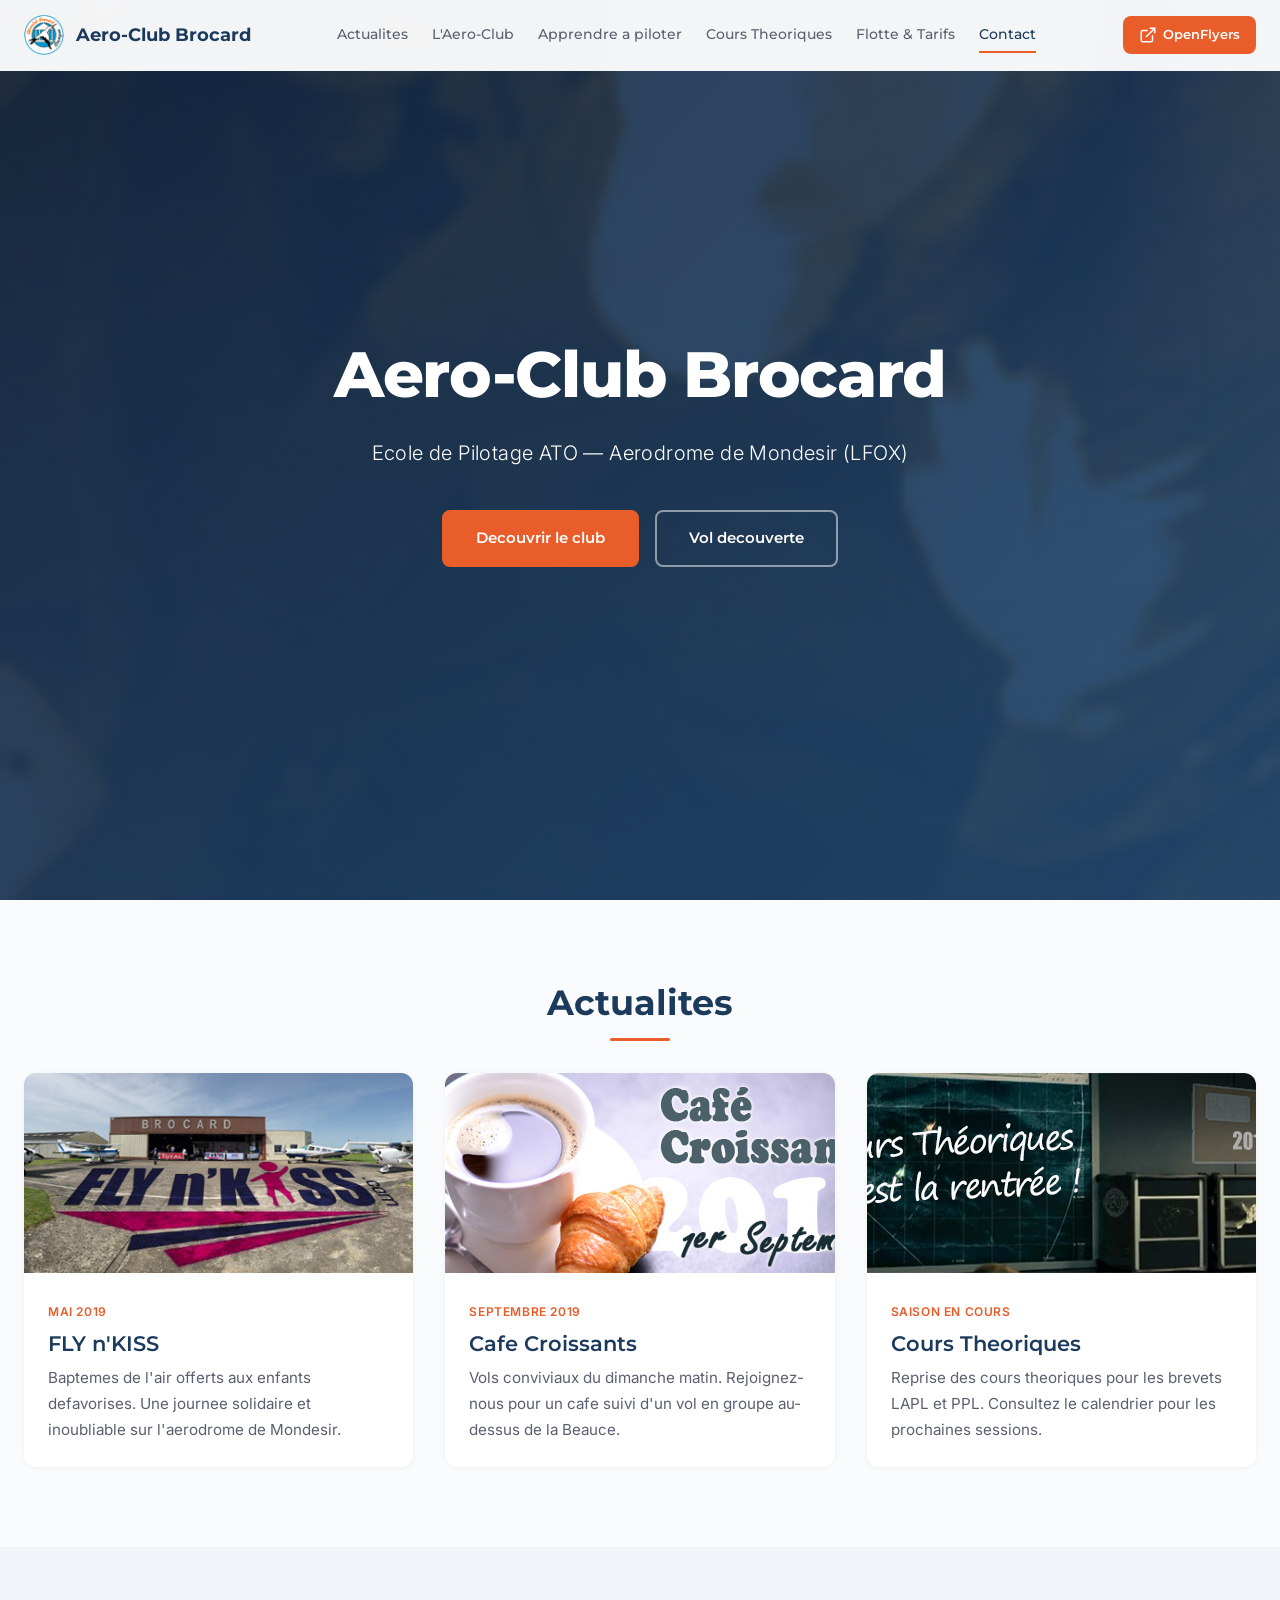
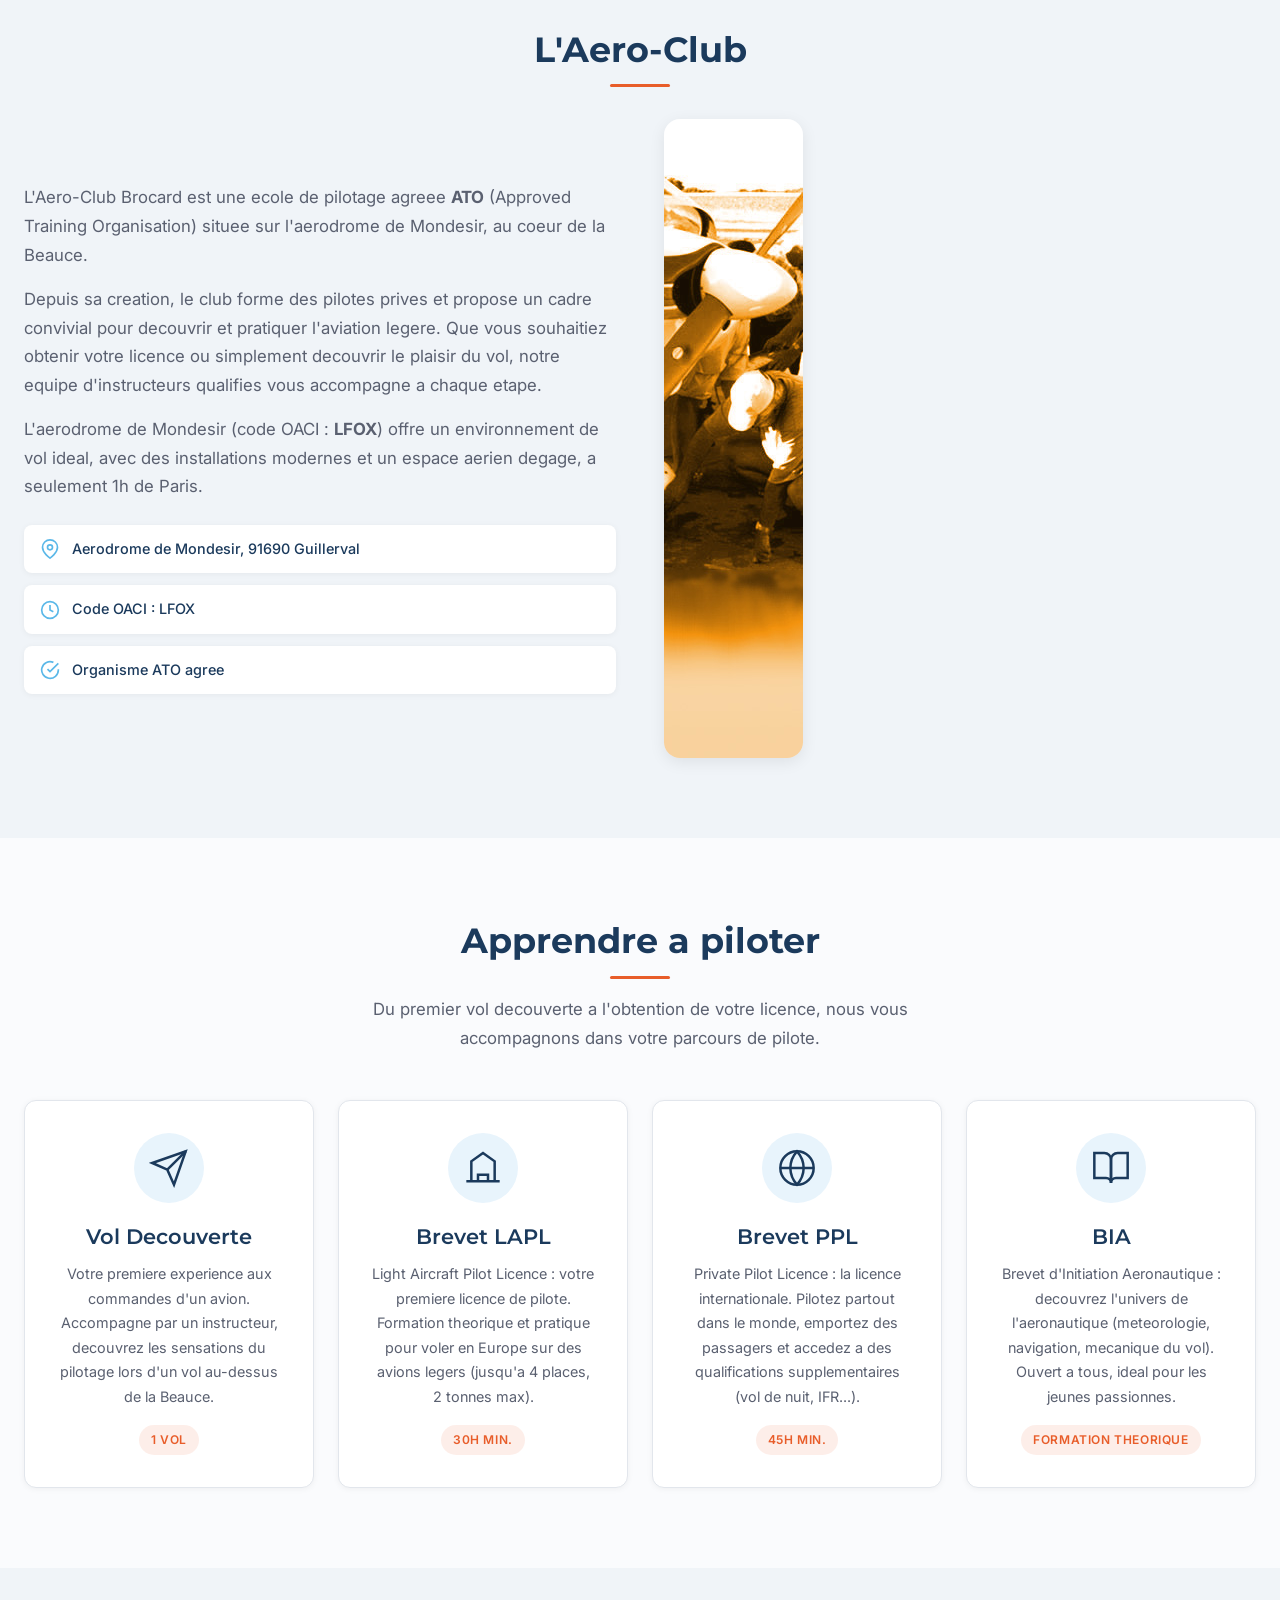
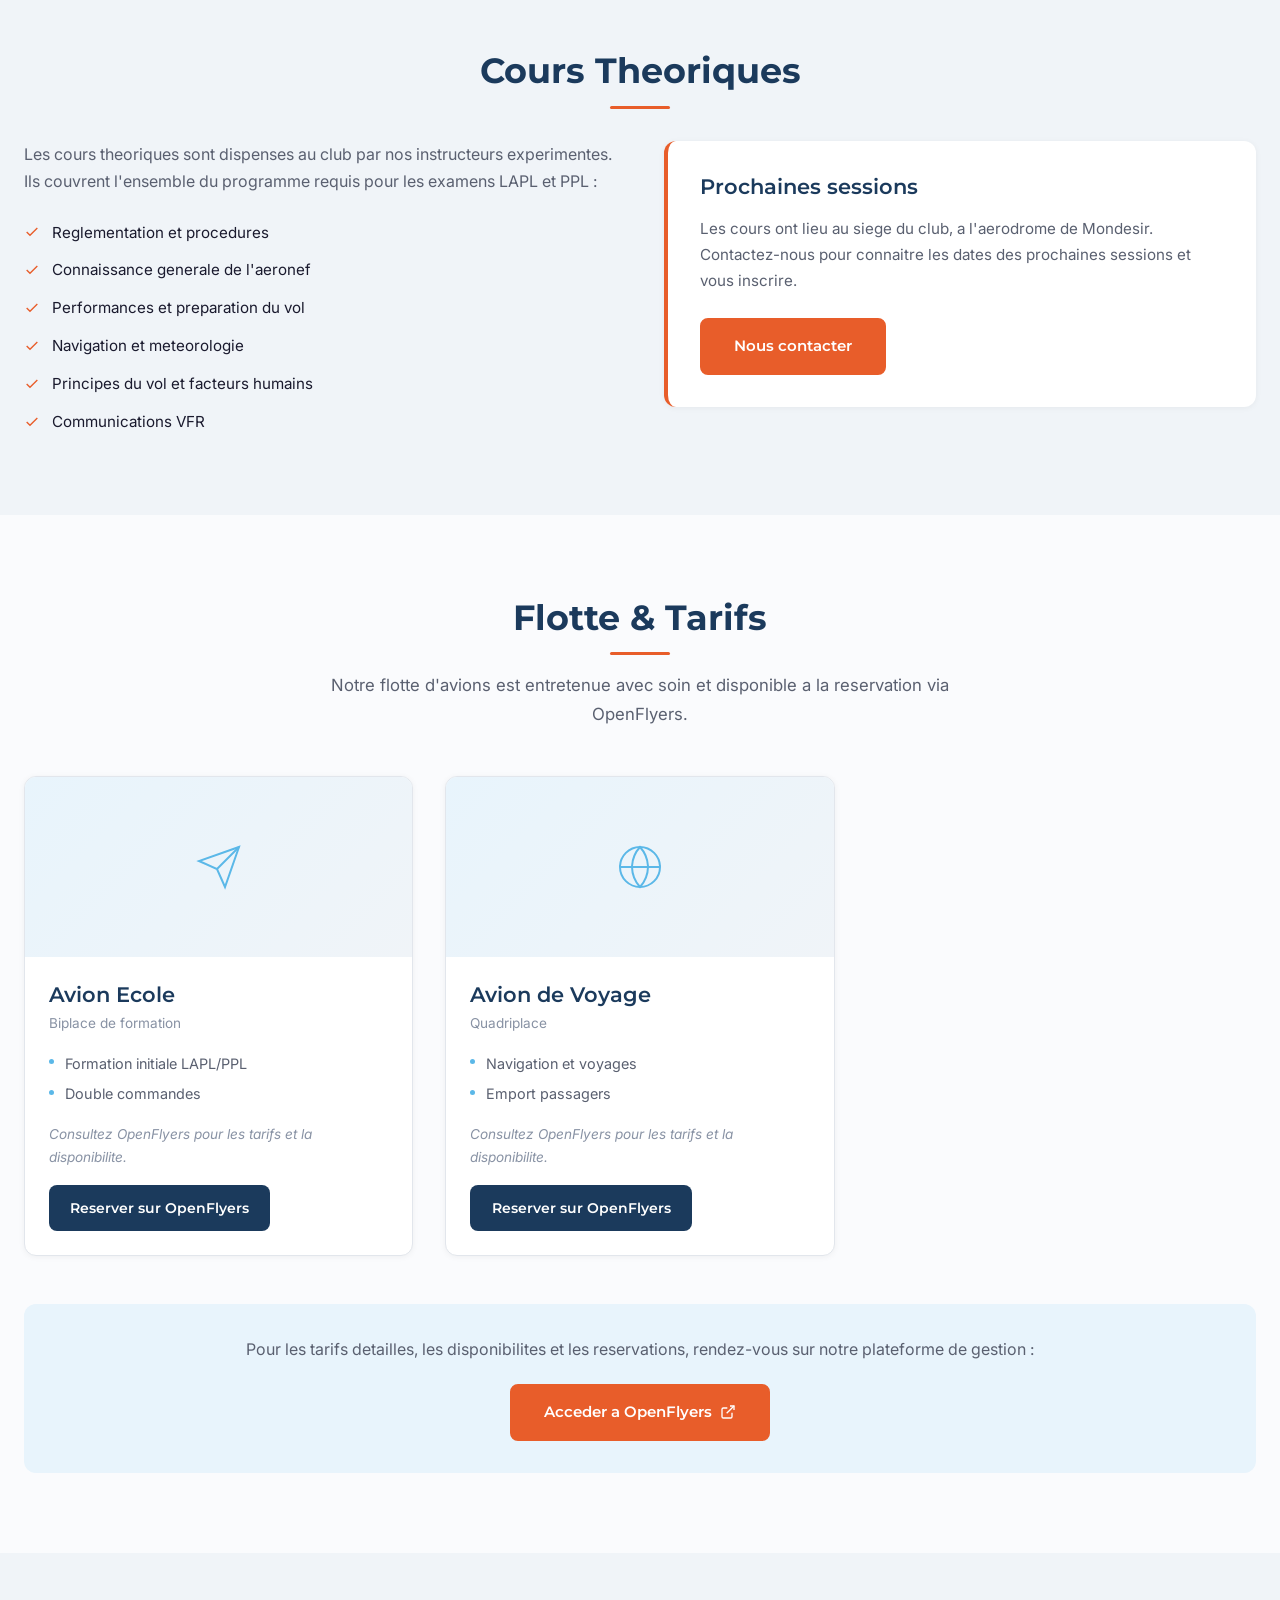
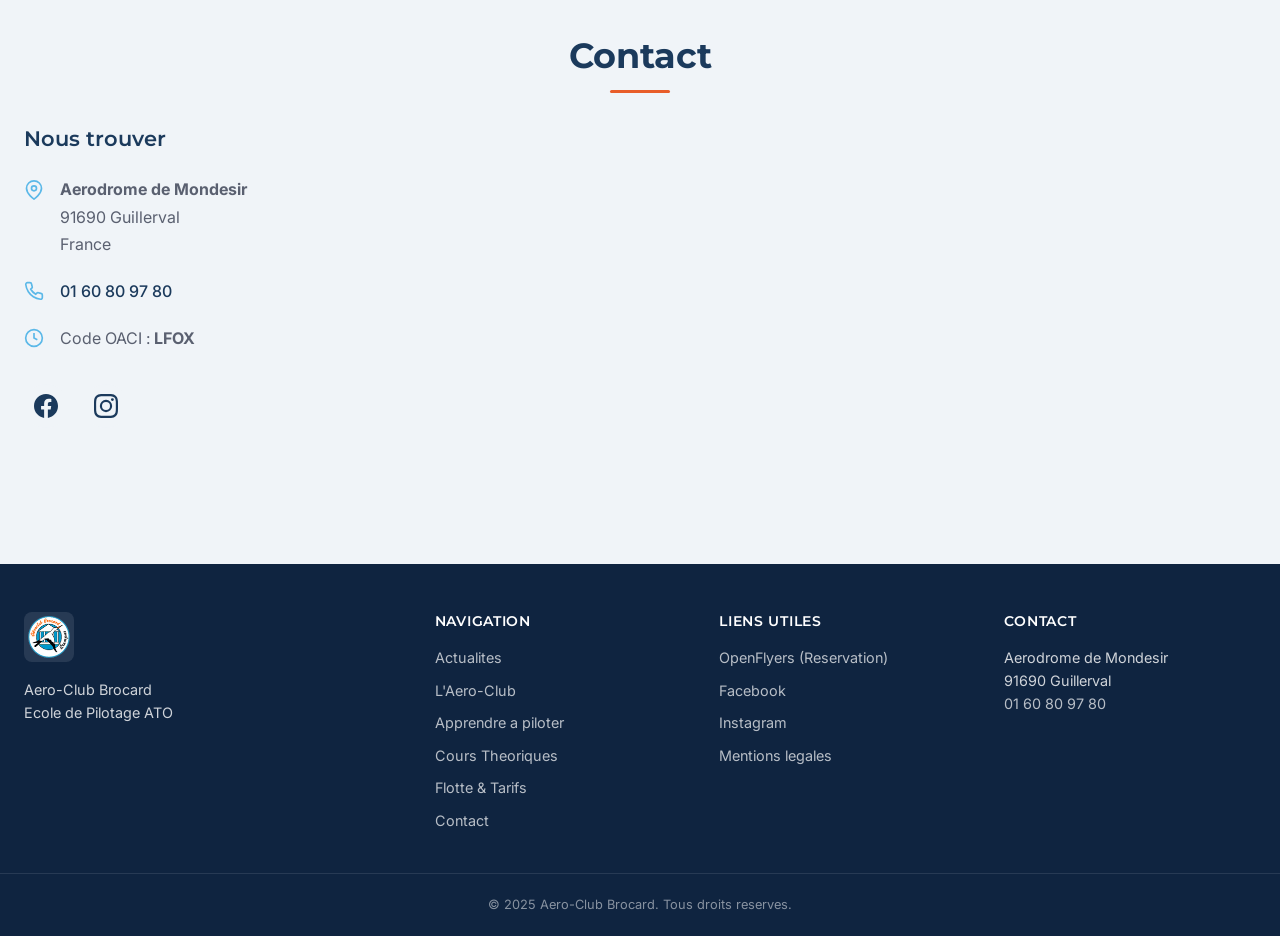
==== index.html @ 37ca5a91 "Initial commit: refonte moderne du site Aero-Club Brocard Site vitrine one-page responsive (HTML/CSS" ====
<!DOCTYPE html>
<html lang="fr">
<head>
    <meta charset="UTF-8">
    <meta name="viewport" content="width=device-width, initial-scale=1.0">
    <meta name="description" content="Aero-Club Brocard - Ecole de pilotage ATO a l'aerodrome de Mondesir (LFOX). Formation LAPL, PPL, BIA et vols decouverte pres de Paris.">
    <meta name="keywords" content="aeroclub brocard, ecole pilotage, LAPL, PPL, BIA, vol decouverte, aerodrome mondesir, LFOX, Guillerval, Essonne, apprendre a piloter">
    <meta name="author" content="Aero-Club Brocard">
    <meta name="robots" content="index, follow">

    <!-- Open Graph -->
    <meta property="og:type" content="website">
    <meta property="og:title" content="Aero-Club Brocard | Ecole de Pilotage ATO">
    <meta property="og:description" content="Ecole de pilotage a l'aerodrome de Mondesir (LFOX). Formation LAPL, PPL, BIA et vols decouverte.">
    <meta property="og:image" content="images/brocard_bg.jpg">
    <meta property="og:locale" content="fr_FR">

    <!-- Twitter Card -->
    <meta name="twitter:card" content="summary_large_image">
    <meta name="twitter:title" content="Aero-Club Brocard | Ecole de Pilotage ATO">
    <meta name="twitter:description" content="Ecole de pilotage a l'aerodrome de Mondesir (LFOX). Formation LAPL, PPL, BIA et vols decouverte.">
    <meta name="twitter:image" content="images/brocard_bg.jpg">

    <title>Aero-Club Brocard | Ecole de Pilotage ATO - Aerodrome de Mondesir</title>
    <link rel="stylesheet" href="css/style.css">
    <link rel="preconnect" href="https://fonts.googleapis.com">
    <link rel="preconnect" href="https://fonts.gstatic.com" crossorigin>
    <link href="https://fonts.googleapis.com/css2?family=Montserrat:wght@400;500;600;700;800&family=Inter:wght@300;400;500;600&display=swap" rel="stylesheet">

    <!-- Schema.org -->
    <script type="application/ld+json">
    {
        "@context": "https://schema.org",
        "@type": "SportsActivityLocation",
        "name": "Aero-Club Brocard",
        "description": "Ecole de pilotage ATO - Formation LAPL, PPL, BIA et vols decouverte",
        "address": {
            "@type": "PostalAddress",
            "streetAddress": "Aerodrome de Mondesir",
            "addressLocality": "Guillerval",
            "postalCode": "91690",
            "addressCountry": "FR"
        },
        "telephone": "+33160809780",
        "url": "https://aeroclub-brocard.fr",
        "sameAs": [
            "https://www.facebook.com/aeroclub.brocard/",
            "https://www.instagram.com/aeroclub.brocard/"
        ]
    }
    </script>
</head>
<body>

    <!-- ===== HEADER / NAV ===== -->
    <header class="header" id="top">
        <div class="container header-inner">
            <a href="#top" class="logo">
                <img src="images/brocard_logo.png" alt="Logo Aero-Club Brocard" class="logo-img">
                <span class="logo-text">Aero-Club Brocard</span>
            </a>

            <nav class="nav-links" aria-label="Navigation principale">
                <a href="#actualites">Actualites</a>
                <a href="#club">L'Aero-Club</a>
                <a href="#piloter">Apprendre a piloter</a>
                <a href="#cours">Cours Theoriques</a>
                <a href="#flotte">Flotte & Tarifs</a>
                <a href="#contact">Contact</a>
            </nav>

            <div class="nav-external">
                <a href="https://openflyers.com/brocard/" target="_blank" rel="noopener noreferrer" class="btn-external" title="Reservation OpenFlyers">
                    <svg width="18" height="18" viewBox="0 0 24 24" fill="none" stroke="currentColor" stroke-width="2" stroke-linecap="round" stroke-linejoin="round"><path d="M15 3h6v6"/><path d="M10 14L21 3"/><path d="M18 13v6a2 2 0 0 1-2 2H5a2 2 0 0 1-2-2V8a2 2 0 0 1 2-2h6"/></svg>
                    OpenFlyers
                </a>
            </div>

            <button class="nav-toggle" aria-label="Ouvrir le menu" aria-expanded="false">
                <span></span>
                <span></span>
                <span></span>
            </button>
        </div>
    </header>

    <!-- ===== HERO ===== -->
    <section class="hero" id="hero">
        <div class="hero-overlay"></div>
        <div class="container hero-content">
            <h1 class="fade-in">Aero-Club Brocard</h1>
            <p class="hero-subtitle fade-in">Ecole de Pilotage ATO &mdash; Aerodrome de Mondesir (LFOX)</p>
            <div class="hero-ctas fade-in">
                <a href="#club" class="btn btn-primary">Decouvrir le club</a>
                <a href="#piloter" class="btn btn-outline">Vol decouverte</a>
            </div>
        </div>
    </section>

    <!-- ===== ACTUALITES ===== -->
    <section class="section" id="actualites">
        <div class="container">
            <h2 class="section-title fade-in">Actualites</h2>
            <div class="cards-grid fade-in">
                <article class="card">
                    <img src="images/brocard_flynkiss.jpg" alt="Evenement FLY n'KISS 2019" class="card-img">
                    <div class="card-body">
                        <span class="card-date">Mai 2019</span>
                        <h3 class="card-title">FLY n'KISS</h3>
                        <p>Baptemes de l'air offerts aux enfants defavorises. Une journee solidaire et inoubliable sur l'aerodrome de Mondesir.</p>
                    </div>
                </article>

                <article class="card">
                    <img src="images/brocard_cafe.jpg" alt="Cafe Croissants 2019" class="card-img">
                    <div class="card-body">
                        <span class="card-date">Septembre 2019</span>
                        <h3 class="card-title">Cafe Croissants</h3>
                        <p>Vols conviviaux du dimanche matin. Rejoignez-nous pour un cafe suivi d'un vol en groupe au-dessus de la Beauce.</p>
                    </div>
                </article>

                <article class="card">
                    <img src="images/brocard_cours.jpg" alt="Cours theoriques" class="card-img">
                    <div class="card-body">
                        <span class="card-date">Saison en cours</span>
                        <h3 class="card-title">Cours Theoriques</h3>
                        <p>Reprise des cours theoriques pour les brevets LAPL et PPL. Consultez le calendrier pour les prochaines sessions.</p>
                    </div>
                </article>
            </div>
        </div>
    </section>

    <!-- ===== L'AERO-CLUB ===== -->
    <section class="section section-alt" id="club">
        <div class="container">
            <h2 class="section-title fade-in">L'Aero-Club</h2>
            <div class="about-grid fade-in">
                <div class="about-text">
                    <p>L'Aero-Club Brocard est une ecole de pilotage agreee <strong>ATO</strong> (Approved Training Organisation) situee sur l'aerodrome de Mondesir, au coeur de la Beauce.</p>
                    <p>Depuis sa creation, le club forme des pilotes prives et propose un cadre convivial pour decouvrir et pratiquer l'aviation legere. Que vous souhaitiez obtenir votre licence ou simplement decouvrir le plaisir du vol, notre equipe d'instructeurs qualifies vous accompagne a chaque etape.</p>
                    <p>L'aerodrome de Mondesir (code OACI : <strong>LFOX</strong>) offre un environnement de vol ideal, avec des installations modernes et un espace aerien degage, a seulement 1h de Paris.</p>
                    <div class="about-badges">
                        <div class="badge">
                            <svg width="20" height="20" viewBox="0 0 24 24" fill="none" stroke="currentColor" stroke-width="2"><path d="M21 10c0 7-9 13-9 13s-9-6-9-13a9 9 0 0 1 18 0z"/><circle cx="12" cy="10" r="3"/></svg>
                            Aerodrome de Mondesir, 91690 Guillerval
                        </div>
                        <div class="badge">
                            <svg width="20" height="20" viewBox="0 0 24 24" fill="none" stroke="currentColor" stroke-width="2"><circle cx="12" cy="12" r="10"/><path d="M12 6v6l4 2"/></svg>
                            Code OACI : LFOX
                        </div>
                        <div class="badge">
                            <svg width="20" height="20" viewBox="0 0 24 24" fill="none" stroke="currentColor" stroke-width="2"><path d="M22 11.08V12a10 10 0 1 1-5.93-9.14"/><polyline points="22 4 12 14.01 9 11.01"/></svg>
                            Organisme ATO agree
                        </div>
                    </div>
                </div>
                <div class="about-image">
                    <img src="images/brocard_bg.jpg" alt="Aerodrome de Mondesir" class="rounded-img">
                </div>
            </div>
        </div>
    </section>

    <!-- ===== APPRENDRE A PILOTER ===== -->
    <section class="section" id="piloter">
        <div class="container">
            <h2 class="section-title fade-in">Apprendre a piloter</h2>
            <p class="section-intro fade-in">Du premier vol decouverte a l'obtention de votre licence, nous vous accompagnons dans votre parcours de pilote.</p>

            <div class="training-grid fade-in">
                <div class="training-card">
                    <div class="training-icon">
                        <svg width="40" height="40" viewBox="0 0 24 24" fill="none" stroke="currentColor" stroke-width="1.5"><path d="M22 2L11 13"/><path d="M22 2l-7 20-4-9-9-4 20-7z"/></svg>
                    </div>
                    <h3>Vol Decouverte</h3>
                    <p>Votre premiere experience aux commandes d'un avion. Accompagne par un instructeur, decouvrez les sensations du pilotage lors d'un vol au-dessus de la Beauce.</p>
                    <span class="training-tag">1 vol</span>
                </div>

                <div class="training-card">
                    <div class="training-icon">
                        <svg width="40" height="40" viewBox="0 0 24 24" fill="none" stroke="currentColor" stroke-width="1.5"><path d="M2 20h20"/><path d="M5 20V8l7-5 7 5v12"/><path d="M9 20v-4h6v4"/></svg>
                    </div>
                    <h3>Brevet LAPL</h3>
                    <p>Light Aircraft Pilot Licence : votre premiere licence de pilote. Formation theorique et pratique pour voler en Europe sur des avions legers (jusqu'a 4 places, 2 tonnes max).</p>
                    <span class="training-tag">30h min.</span>
                </div>

                <div class="training-card">
                    <div class="training-icon">
                        <svg width="40" height="40" viewBox="0 0 24 24" fill="none" stroke="currentColor" stroke-width="1.5"><circle cx="12" cy="12" r="10"/><path d="M2 12h20"/><path d="M12 2a15.3 15.3 0 0 1 4 10 15.3 15.3 0 0 1-4 10 15.3 15.3 0 0 1-4-10 15.3 15.3 0 0 1 4-10z"/></svg>
                    </div>
                    <h3>Brevet PPL</h3>
                    <p>Private Pilot Licence : la licence internationale. Pilotez partout dans le monde, emportez des passagers et accedez a des qualifications supplementaires (vol de nuit, IFR...).</p>
                    <span class="training-tag">45h min.</span>
                </div>

                <div class="training-card">
                    <div class="training-icon">
                        <svg width="40" height="40" viewBox="0 0 24 24" fill="none" stroke="currentColor" stroke-width="1.5"><path d="M2 3h6a4 4 0 0 1 4 4v14a3 3 0 0 0-3-3H2z"/><path d="M22 3h-6a4 4 0 0 0-4 4v14a3 3 0 0 1 3-3h7z"/></svg>
                    </div>
                    <h3>BIA</h3>
                    <p>Brevet d'Initiation Aeronautique : decouvrez l'univers de l'aeronautique (meteorologie, navigation, mecanique du vol). Ouvert a tous, ideal pour les jeunes passionnes.</p>
                    <span class="training-tag">Formation theorique</span>
                </div>
            </div>
        </div>
    </section>

    <!-- ===== COURS THEORIQUES ===== -->
    <section class="section section-alt" id="cours">
        <div class="container">
            <h2 class="section-title fade-in">Cours Theoriques</h2>
            <div class="theory-content fade-in">
                <div class="theory-text">
                    <p>Les cours theoriques sont dispenses au club par nos instructeurs experimentes. Ils couvrent l'ensemble du programme requis pour les examens LAPL et PPL :</p>
                    <ul class="theory-list">
                        <li>
                            <svg width="16" height="16" viewBox="0 0 24 24" fill="none" stroke="var(--color-accent)" stroke-width="2"><polyline points="20 6 9 17 4 12"/></svg>
                            Reglementation et procedures
                        </li>
                        <li>
                            <svg width="16" height="16" viewBox="0 0 24 24" fill="none" stroke="var(--color-accent)" stroke-width="2"><polyline points="20 6 9 17 4 12"/></svg>
                            Connaissance generale de l'aeronef
                        </li>
                        <li>
                            <svg width="16" height="16" viewBox="0 0 24 24" fill="none" stroke="var(--color-accent)" stroke-width="2"><polyline points="20 6 9 17 4 12"/></svg>
                            Performances et preparation du vol
                        </li>
                        <li>
                            <svg width="16" height="16" viewBox="0 0 24 24" fill="none" stroke="var(--color-accent)" stroke-width="2"><polyline points="20 6 9 17 4 12"/></svg>
                            Navigation et meteorologie
                        </li>
                        <li>
                            <svg width="16" height="16" viewBox="0 0 24 24" fill="none" stroke="var(--color-accent)" stroke-width="2"><polyline points="20 6 9 17 4 12"/></svg>
                            Principes du vol et facteurs humains
                        </li>
                        <li>
                            <svg width="16" height="16" viewBox="0 0 24 24" fill="none" stroke="var(--color-accent)" stroke-width="2"><polyline points="20 6 9 17 4 12"/></svg>
                            Communications VFR
                        </li>
                    </ul>
                </div>
                <div class="theory-schedule">
                    <div class="schedule-card">
                        <h3>Prochaines sessions</h3>
                        <p>Les cours ont lieu au siege du club, a l'aerodrome de Mondesir. Contactez-nous pour connaitre les dates des prochaines sessions et vous inscrire.</p>
                        <a href="#contact" class="btn btn-primary">Nous contacter</a>
                    </div>
                </div>
            </div>
        </div>
    </section>

    <!-- ===== FLOTTE & TARIFS ===== -->
    <section class="section" id="flotte">
        <div class="container">
            <h2 class="section-title fade-in">Flotte & Tarifs</h2>
            <p class="section-intro fade-in">Notre flotte d'avions est entretenue avec soin et disponible a la reservation via OpenFlyers.</p>

            <div class="fleet-grid fade-in">
                <div class="fleet-card">
                    <div class="fleet-img-placeholder">
                        <svg width="48" height="48" viewBox="0 0 24 24" fill="none" stroke="currentColor" stroke-width="1"><path d="M22 2L11 13"/><path d="M22 2l-7 20-4-9-9-4 20-7z"/></svg>
                    </div>
                    <div class="fleet-info">
                        <h3>Avion Ecole</h3>
                        <p class="fleet-type">Biplace de formation</p>
                        <ul class="fleet-specs">
                            <li>Formation initiale LAPL/PPL</li>
                            <li>Double commandes</li>
                        </ul>
                        <p class="fleet-note">Consultez OpenFlyers pour les tarifs et la disponibilite.</p>
                        <a href="https://openflyers.com/brocard/" target="_blank" rel="noopener noreferrer" class="btn btn-small">Reserver sur OpenFlyers</a>
                    </div>
                </div>

                <div class="fleet-card">
                    <div class="fleet-img-placeholder">
                        <svg width="48" height="48" viewBox="0 0 24 24" fill="none" stroke="currentColor" stroke-width="1"><circle cx="12" cy="12" r="10"/><path d="M2 12h20"/><path d="M12 2a15.3 15.3 0 0 1 4 10 15.3 15.3 0 0 1-4 10 15.3 15.3 0 0 1-4-10 15.3 15.3 0 0 1 4-10z"/></svg>
                    </div>
                    <div class="fleet-info">
                        <h3>Avion de Voyage</h3>
                        <p class="fleet-type">Quadriplace</p>
                        <ul class="fleet-specs">
                            <li>Navigation et voyages</li>
                            <li>Emport passagers</li>
                        </ul>
                        <p class="fleet-note">Consultez OpenFlyers pour les tarifs et la disponibilite.</p>
                        <a href="https://openflyers.com/brocard/" target="_blank" rel="noopener noreferrer" class="btn btn-small">Reserver sur OpenFlyers</a>
                    </div>
                </div>
            </div>

            <div class="fleet-cta fade-in">
                <p>Pour les tarifs detailles, les disponibilites et les reservations, rendez-vous sur notre plateforme de gestion :</p>
                <a href="https://openflyers.com/brocard/" target="_blank" rel="noopener noreferrer" class="btn btn-primary">
                    Acceder a OpenFlyers
                    <svg width="16" height="16" viewBox="0 0 24 24" fill="none" stroke="currentColor" stroke-width="2"><path d="M15 3h6v6"/><path d="M10 14L21 3"/><path d="M18 13v6a2 2 0 0 1-2 2H5a2 2 0 0 1-2-2V8a2 2 0 0 1 2-2h6"/></svg>
                </a>
            </div>
        </div>
    </section>

    <!-- ===== CONTACT ===== -->
    <section class="section section-alt" id="contact">
        <div class="container">
            <h2 class="section-title fade-in">Contact</h2>
            <div class="contact-grid fade-in">
                <div class="contact-info">
                    <h3>Nous trouver</h3>
                    <div class="contact-item">
                        <svg width="20" height="20" viewBox="0 0 24 24" fill="none" stroke="currentColor" stroke-width="2"><path d="M21 10c0 7-9 13-9 13s-9-6-9-13a9 9 0 0 1 18 0z"/><circle cx="12" cy="10" r="3"/></svg>
                        <div>
                            <strong>Aerodrome de Mondesir</strong><br>
                            91690 Guillerval<br>
                            France
                        </div>
                    </div>
                    <div class="contact-item">
                        <svg width="20" height="20" viewBox="0 0 24 24" fill="none" stroke="currentColor" stroke-width="2"><path d="M22 16.92v3a2 2 0 0 1-2.18 2 19.79 19.79 0 0 1-8.63-3.07 19.5 19.5 0 0 1-6-6 19.79 19.79 0 0 1-3.07-8.67A2 2 0 0 1 4.11 2h3a2 2 0 0 1 2 1.72c.127.96.361 1.903.7 2.81a2 2 0 0 1-.45 2.11L8.09 9.91a16 16 0 0 0 6 6l1.27-1.27a2 2 0 0 1 2.11-.45c.907.339 1.85.573 2.81.7A2 2 0 0 1 22 16.92z"/></svg>
                        <div>
                            <a href="tel:+33160809780">01 60 80 97 80</a>
                        </div>
                    </div>
                    <div class="contact-item">
                        <svg width="20" height="20" viewBox="0 0 24 24" fill="none" stroke="currentColor" stroke-width="2"><circle cx="12" cy="12" r="10"/><path d="M12 6v6l4 2"/></svg>
                        <div>
                            Code OACI : <strong>LFOX</strong>
                        </div>
                    </div>

                    <div class="contact-socials">
                        <a href="https://www.facebook.com/aeroclub.brocard/" target="_blank" rel="noopener noreferrer" aria-label="Facebook" title="Facebook">
                            <svg width="24" height="24" viewBox="0 0 24 24" fill="currentColor"><path d="M24 12.073c0-6.627-5.373-12-12-12s-12 5.373-12 12c0 5.99 4.388 10.954 10.125 11.854v-8.385H7.078v-3.47h3.047V9.43c0-3.007 1.792-4.669 4.533-4.669 1.312 0 2.686.235 2.686.235v2.953H15.83c-1.491 0-1.956.925-1.956 1.874v2.25h3.328l-.532 3.47h-2.796v8.385C19.612 23.027 24 18.062 24 12.073z"/></svg>
                        </a>
                        <a href="https://www.instagram.com/aeroclub.brocard/" target="_blank" rel="noopener noreferrer" aria-label="Instagram" title="Instagram">
                            <svg width="24" height="24" viewBox="0 0 24 24" fill="currentColor"><path d="M12 2.163c3.204 0 3.584.012 4.85.07 3.252.148 4.771 1.691 4.919 4.919.058 1.265.069 1.645.069 4.849 0 3.205-.012 3.584-.069 4.849-.149 3.225-1.664 4.771-4.919 4.919-1.266.058-1.644.07-4.85.07-3.204 0-3.584-.012-4.849-.07-3.26-.149-4.771-1.699-4.919-4.92-.058-1.265-.07-1.644-.07-4.849 0-3.204.013-3.583.07-4.849.149-3.227 1.664-4.771 4.919-4.919 1.266-.057 1.645-.069 4.849-.069zM12 0C8.741 0 8.333.014 7.053.072 2.695.272.273 2.69.073 7.052.014 8.333 0 8.741 0 12c0 3.259.014 3.668.072 4.948.2 4.358 2.618 6.78 6.98 6.98C8.333 23.986 8.741 24 12 24c3.259 0 3.668-.014 4.948-.072 4.354-.2 6.782-2.618 6.979-6.98.059-1.28.073-1.689.073-4.948 0-3.259-.014-3.667-.072-4.947-.196-4.354-2.617-6.78-6.979-6.98C15.668.014 15.259 0 12 0zm0 5.838a6.162 6.162 0 100 12.324 6.162 6.162 0 000-12.324zM12 16a4 4 0 110-8 4 4 0 010 8zm6.406-11.845a1.44 1.44 0 100 2.881 1.44 1.44 0 000-2.881z"/></svg>
                        </a>
                    </div>
                </div>
                <div class="contact-map">
                    <iframe
                        src="https://www.google.com/maps/embed?pb=!1m18!1m12!1m3!1d2641.5!2d2.0833!3d48.3667!2m3!1f0!2f0!3f0!3m2!1i1024!2i768!4f13.1!3m3!1m2!1s0x47e5d3e8f0000001%3A0x0!2sA%C3%A9rodrome+de+Mond%C3%A9sir!5e0!3m2!1sfr!2sfr!4v1"
                        width="100%"
                        height="350"
                        style="border:0; border-radius: 12px;"
                        allowfullscreen=""
                        loading="lazy"
                        referrerpolicy="no-referrer-when-downgrade"
                        title="Localisation Aerodrome de Mondesir">
                    </iframe>
                </div>
            </div>
        </div>
    </section>

    <!-- ===== FOOTER ===== -->
    <footer class="footer">
        <div class="container footer-inner">
            <div class="footer-col">
                <img src="images/brocard_logo.png" alt="Logo Aero-Club Brocard" class="footer-logo">
                <p>Aero-Club Brocard<br>Ecole de Pilotage ATO</p>
            </div>
            <div class="footer-col">
                <h4>Navigation</h4>
                <a href="#actualites">Actualites</a>
                <a href="#club">L'Aero-Club</a>
                <a href="#piloter">Apprendre a piloter</a>
                <a href="#cours">Cours Theoriques</a>
                <a href="#flotte">Flotte & Tarifs</a>
                <a href="#contact">Contact</a>
            </div>
            <div class="footer-col">
                <h4>Liens utiles</h4>
                <a href="https://openflyers.com/brocard/" target="_blank" rel="noopener noreferrer">OpenFlyers (Reservation)</a>
                <a href="https://www.facebook.com/aeroclub.brocard/" target="_blank" rel="noopener noreferrer">Facebook</a>
                <a href="https://www.instagram.com/aeroclub.brocard/" target="_blank" rel="noopener noreferrer">Instagram</a>
                <a href="mentions-legales/">Mentions legales</a>
            </div>
            <div class="footer-col">
                <h4>Contact</h4>
                <p>Aerodrome de Mondesir<br>91690 Guillerval</p>
                <p><a href="tel:+33160809780">01 60 80 97 80</a></p>
            </div>
        </div>
        <div class="footer-bottom">
            <div class="container">
                <p>&copy; 2025 Aero-Club Brocard. Tous droits reserves.</p>
            </div>
        </div>
    </footer>

    <script src="js/main.js"></script>
</body>
</html>
---- css/style.css ----
/* ============================================
   AERO-CLUB BROCARD - Site Vitrine
   Palette basee sur le logo du club :
   bleu marine, bleu ciel, accents orange
   ============================================ */

@import url('https://fonts.googleapis.com/css2?family=Montserrat:wght@400;500;600;700;800&family=Inter:wght@300;400;500;600&display=swap');

:root {
    --color-primary: #1b3a5c;
    --color-primary-light: #2a5a8c;
    --color-primary-dark: #0f2440;
    --color-accent: #e85d2a;
    --color-accent-hover: #d04e1f;
    --color-sky: #5bb8e8;
    --color-sky-light: #e8f4fc;
    --color-bg: #fafbfd;
    --color-bg-alt: #f0f4f8;
    --color-text: #1a1a2e;
    --color-text-light: #5a6070;
    --color-text-muted: #8892a4;
    --color-white: #ffffff;
    --color-border: #e2e6ec;

    --font-heading: 'Montserrat', 'Helvetica Neue', sans-serif;
    --font-body: 'Inter', 'Helvetica Neue', Arial, sans-serif;

    --shadow-sm: 0 1px 6px rgba(0, 0, 0, 0.05);
    --shadow-md: 0 4px 16px rgba(0, 0, 0, 0.08);
    --shadow-lg: 0 8px 32px rgba(0, 0, 0, 0.1);

    --radius-sm: 8px;
    --radius-md: 12px;
    --radius-lg: 16px;

    --transition: all 0.3s ease;
}

/* === RESET === */

*, *::before, *::after {
    margin: 0;
    padding: 0;
    box-sizing: border-box;
}

html {
    scroll-behavior: smooth;
    font-size: 16px;
}

body {
    font-family: var(--font-body);
    color: var(--color-text);
    background-color: var(--color-bg);
    line-height: 1.7;
    -webkit-font-smoothing: antialiased;
}

img { max-width: 100%; height: auto; display: block; }

a {
    text-decoration: none;
    color: var(--color-primary-light);
    transition: var(--transition);
}
a:hover { color: var(--color-accent); }

ul { list-style: none; }

h1, h2, h3, h4 {
    font-family: var(--font-heading);
    color: var(--color-text);
    line-height: 1.3;
    margin-bottom: 0.5em;
}

h1 { font-size: 3rem; font-weight: 800; }
h2 { font-size: 2.2rem; font-weight: 700; }
h3 { font-size: 1.3rem; font-weight: 600; }
h4 { font-size: 1.1rem; font-weight: 600; }

.container {
    max-width: 1200px;
    margin: 0 auto;
    padding: 0 1.5rem;
}

/* === HEADER === */

.header {
    position: fixed;
    top: 0;
    left: 0;
    right: 0;
    z-index: 1000;
    background: rgba(255, 255, 255, 0.95);
    backdrop-filter: blur(10px);
    -webkit-backdrop-filter: blur(10px);
    border-bottom: 1px solid transparent;
    transition: var(--transition);
}

.header.scrolled {
    background: rgba(255, 255, 255, 0.98);
    border-bottom-color: var(--color-border);
    box-shadow: var(--shadow-sm);
}

.header-inner {
    display: flex;
    align-items: center;
    justify-content: space-between;
    height: 70px;
}

.logo {
    display: flex;
    align-items: center;
    gap: 0.75rem;
    color: var(--color-primary);
    font-family: var(--font-heading);
    font-weight: 700;
    font-size: 1.1rem;
}
.logo:hover { color: var(--color-primary); }

.logo-img {
    width: 40px;
    height: 40px;
    object-fit: contain;
}

.nav-links {
    display: flex;
    align-items: center;
    gap: 1.5rem;
}

.nav-links a {
    font-family: var(--font-heading);
    font-size: 0.85rem;
    font-weight: 500;
    color: var(--color-text-light);
    position: relative;
    padding: 0.25rem 0;
}

.nav-links a::after {
    content: '';
    position: absolute;
    bottom: -2px;
    left: 0;
    width: 0;
    height: 2px;
    background: var(--color-accent);
    transition: width 0.3s ease;
}

.nav-links a:hover,
.nav-links a.active {
    color: var(--color-primary);
}

.nav-links a:hover::after,
.nav-links a.active::after {
    width: 100%;
}

.nav-external {
    display: flex;
    align-items: center;
}

.btn-external {
    display: inline-flex;
    align-items: center;
    gap: 0.4rem;
    font-family: var(--font-heading);
    font-size: 0.8rem;
    font-weight: 600;
    color: var(--color-white);
    background: var(--color-accent);
    padding: 0.5rem 1rem;
    border-radius: var(--radius-sm);
    transition: var(--transition);
}

.btn-external:hover {
    background: var(--color-accent-hover);
    color: var(--color-white);
}

/* Hamburger */
.nav-toggle {
    display: none;
    flex-direction: column;
    justify-content: center;
    gap: 5px;
    background: none;
    border: none;
    cursor: pointer;
    padding: 0.5rem;
    z-index: 1001;
}

.nav-toggle span {
    display: block;
    width: 24px;
    height: 2px;
    background: var(--color-primary);
    transition: var(--transition);
}

.nav-toggle.active span:nth-child(1) {
    transform: rotate(45deg) translate(5px, 5px);
}
.nav-toggle.active span:nth-child(2) {
    opacity: 0;
}
.nav-toggle.active span:nth-child(3) {
    transform: rotate(-45deg) translate(5px, -5px);
}

/* === HERO === */

.hero {
    position: relative;
    min-height: 100vh;
    display: flex;
    align-items: center;
    justify-content: center;
    background: linear-gradient(135deg, var(--color-primary-dark) 0%, var(--color-primary) 50%, var(--color-primary-light) 100%);
    overflow: hidden;
}

.hero::before {
    content: '';
    position: absolute;
    top: 0;
    left: 0;
    right: 0;
    bottom: 0;
    background: url('../images/brocard_bg.jpg') center/cover no-repeat;
    opacity: 0.15;
}

.hero-overlay {
    position: absolute;
    top: 0;
    left: 0;
    right: 0;
    bottom: 0;
    background: linear-gradient(180deg, rgba(15, 36, 64, 0.3) 0%, rgba(27, 58, 92, 0.6) 100%);
}

.hero-content {
    position: relative;
    z-index: 1;
    text-align: center;
    color: var(--color-white);
    padding: 2rem 1rem;
}

.hero-content h1 {
    color: var(--color-white);
    font-size: 3.5rem;
    margin-bottom: 0.3em;
    letter-spacing: -0.02em;
}

.hero-subtitle {
    font-size: 1.25rem;
    font-weight: 300;
    opacity: 0.9;
    margin-bottom: 2.5rem;
    letter-spacing: 0.02em;
}

.hero-ctas {
    display: flex;
    gap: 1rem;
    justify-content: center;
    flex-wrap: wrap;
}

/* === BUTTONS === */

.btn {
    display: inline-flex;
    align-items: center;
    gap: 0.5rem;
    font-family: var(--font-heading);
    font-size: 0.95rem;
    font-weight: 600;
    padding: 0.85rem 2rem;
    border-radius: var(--radius-sm);
    cursor: pointer;
    transition: var(--transition);
    border: 2px solid transparent;
}

.btn-primary {
    background: var(--color-accent);
    color: var(--color-white);
    border-color: var(--color-accent);
}
.btn-primary:hover {
    background: var(--color-accent-hover);
    border-color: var(--color-accent-hover);
    color: var(--color-white);
    transform: translateY(-2px);
    box-shadow: 0 4px 12px rgba(232, 93, 42, 0.3);
}

.btn-outline {
    background: transparent;
    color: var(--color-white);
    border-color: rgba(255, 255, 255, 0.5);
}
.btn-outline:hover {
    background: var(--color-white);
    color: var(--color-primary);
    border-color: var(--color-white);
    transform: translateY(-2px);
}

.btn-small {
    font-size: 0.85rem;
    padding: 0.6rem 1.2rem;
    background: var(--color-primary);
    color: var(--color-white);
    border-radius: var(--radius-sm);
}
.btn-small:hover {
    background: var(--color-primary-light);
    color: var(--color-white);
}

/* === SECTIONS === */

.section {
    padding: 5rem 0;
}

.section-alt {
    background: var(--color-bg-alt);
}

.section-title {
    text-align: center;
    margin-bottom: 1rem;
    color: var(--color-primary);
    position: relative;
}

.section-title::after {
    content: '';
    display: block;
    width: 60px;
    height: 3px;
    background: var(--color-accent);
    margin: 0.75rem auto 0;
    border-radius: 2px;
}

.section-intro {
    text-align: center;
    color: var(--color-text-light);
    max-width: 650px;
    margin: 0 auto 3rem;
    font-size: 1.05rem;
}

/* === CARDS GRID (Actualites) === */

.cards-grid {
    display: grid;
    grid-template-columns: repeat(auto-fill, minmax(300px, 1fr));
    gap: 2rem;
    margin-top: 2rem;
}

.card {
    background: var(--color-white);
    border-radius: var(--radius-md);
    overflow: hidden;
    box-shadow: var(--shadow-sm);
    transition: var(--transition);
}

.card:hover {
    transform: translateY(-4px);
    box-shadow: var(--shadow-md);
}

.card-img {
    width: 100%;
    height: 200px;
    object-fit: cover;
}

.card-body {
    padding: 1.5rem;
}

.card-date {
    display: inline-block;
    font-size: 0.75rem;
    font-weight: 600;
    text-transform: uppercase;
    letter-spacing: 0.05em;
    color: var(--color-accent);
    margin-bottom: 0.5rem;
}

.card-title {
    margin-bottom: 0.5rem;
    color: var(--color-primary);
}

.card-body p {
    color: var(--color-text-light);
    font-size: 0.95rem;
}

/* === ABOUT (L'Aero-Club) === */

.about-grid {
    display: grid;
    grid-template-columns: 1fr 1fr;
    gap: 3rem;
    align-items: center;
    margin-top: 2rem;
}

.about-text p {
    margin-bottom: 1rem;
    color: var(--color-text-light);
    font-size: 1.05rem;
}

.about-badges {
    display: flex;
    flex-direction: column;
    gap: 0.75rem;
    margin-top: 1.5rem;
}

.badge {
    display: flex;
    align-items: center;
    gap: 0.75rem;
    padding: 0.75rem 1rem;
    background: var(--color-white);
    border-radius: var(--radius-sm);
    font-size: 0.9rem;
    font-weight: 500;
    color: var(--color-primary);
    box-shadow: var(--shadow-sm);
}

.badge svg {
    flex-shrink: 0;
    color: var(--color-sky);
}

.rounded-img {
    border-radius: var(--radius-lg);
    box-shadow: var(--shadow-md);
}

/* === TRAINING (Apprendre a piloter) === */

.training-grid {
    display: grid;
    grid-template-columns: repeat(auto-fill, minmax(250px, 1fr));
    gap: 1.5rem;
    margin-top: 2rem;
}

.training-card {
    background: var(--color-white);
    border-radius: var(--radius-md);
    padding: 2rem;
    text-align: center;
    box-shadow: var(--shadow-sm);
    transition: var(--transition);
    position: relative;
    border: 1px solid var(--color-border);
}

.training-card:hover {
    transform: translateY(-4px);
    box-shadow: var(--shadow-md);
    border-color: var(--color-sky);
}

.training-icon {
    display: inline-flex;
    align-items: center;
    justify-content: center;
    width: 70px;
    height: 70px;
    border-radius: 50%;
    background: var(--color-sky-light);
    color: var(--color-primary);
    margin-bottom: 1.25rem;
}

.training-card h3 {
    color: var(--color-primary);
    margin-bottom: 0.75rem;
}

.training-card p {
    color: var(--color-text-light);
    font-size: 0.9rem;
    margin-bottom: 1rem;
}

.training-tag {
    display: inline-block;
    font-size: 0.75rem;
    font-weight: 600;
    text-transform: uppercase;
    letter-spacing: 0.05em;
    color: var(--color-accent);
    background: rgba(232, 93, 42, 0.1);
    padding: 0.3rem 0.75rem;
    border-radius: 20px;
}

/* === THEORY (Cours Theoriques) === */

.theory-content {
    display: grid;
    grid-template-columns: 1fr 1fr;
    gap: 3rem;
    align-items: start;
    margin-top: 2rem;
}

.theory-text p {
    color: var(--color-text-light);
    margin-bottom: 1.5rem;
}

.theory-list {
    display: flex;
    flex-direction: column;
    gap: 0.75rem;
}

.theory-list li {
    display: flex;
    align-items: center;
    gap: 0.75rem;
    font-size: 0.95rem;
    color: var(--color-text);
}

.theory-list li svg {
    flex-shrink: 0;
}

.schedule-card {
    background: var(--color-white);
    border-radius: var(--radius-md);
    padding: 2rem;
    box-shadow: var(--shadow-sm);
    border-left: 4px solid var(--color-accent);
}

.schedule-card h3 {
    color: var(--color-primary);
    margin-bottom: 1rem;
}

.schedule-card p {
    color: var(--color-text-light);
    margin-bottom: 1.5rem;
    font-size: 0.95rem;
}

/* === FLEET (Flotte & Tarifs) === */

.fleet-grid {
    display: grid;
    grid-template-columns: repeat(auto-fill, minmax(350px, 1fr));
    gap: 2rem;
    margin-top: 2rem;
}

.fleet-card {
    background: var(--color-white);
    border-radius: var(--radius-md);
    overflow: hidden;
    box-shadow: var(--shadow-sm);
    transition: var(--transition);
    border: 1px solid var(--color-border);
}

.fleet-card:hover {
    box-shadow: var(--shadow-md);
}

.fleet-img-placeholder {
    height: 180px;
    background: linear-gradient(135deg, var(--color-sky-light) 0%, var(--color-bg-alt) 100%);
    display: flex;
    align-items: center;
    justify-content: center;
    color: var(--color-sky);
}

.fleet-info {
    padding: 1.5rem;
}

.fleet-info h3 {
    color: var(--color-primary);
    margin-bottom: 0.25rem;
}

.fleet-type {
    color: var(--color-text-muted);
    font-size: 0.85rem;
    margin-bottom: 1rem;
}

.fleet-specs {
    display: flex;
    flex-direction: column;
    gap: 0.4rem;
    margin-bottom: 1rem;
}

.fleet-specs li {
    font-size: 0.9rem;
    color: var(--color-text-light);
    padding-left: 1rem;
    position: relative;
}

.fleet-specs li::before {
    content: '';
    position: absolute;
    left: 0;
    top: 0.5em;
    width: 5px;
    height: 5px;
    border-radius: 50%;
    background: var(--color-sky);
}

.fleet-note {
    font-size: 0.85rem;
    color: var(--color-text-muted);
    font-style: italic;
    margin-bottom: 1rem;
}

.fleet-cta {
    text-align: center;
    margin-top: 3rem;
    padding: 2rem;
    background: var(--color-sky-light);
    border-radius: var(--radius-md);
}

.fleet-cta p {
    color: var(--color-text-light);
    margin-bottom: 1.25rem;
}

/* === CONTACT === */

.contact-grid {
    display: grid;
    grid-template-columns: 1fr 1fr;
    gap: 3rem;
    margin-top: 2rem;
}

.contact-info h3 {
    color: var(--color-primary);
    margin-bottom: 1.5rem;
}

.contact-item {
    display: flex;
    gap: 1rem;
    align-items: flex-start;
    margin-bottom: 1.25rem;
    color: var(--color-text-light);
}

.contact-item svg {
    flex-shrink: 0;
    color: var(--color-sky);
    margin-top: 0.2rem;
}

.contact-item a {
    color: var(--color-primary);
    font-weight: 500;
}

.contact-socials {
    display: flex;
    gap: 1rem;
    margin-top: 2rem;
}

.contact-socials a {
    display: flex;
    align-items: center;
    justify-content: center;
    width: 44px;
    height: 44px;
    border-radius: 50%;
    background: var(--color-bg-alt);
    color: var(--color-primary);
    transition: var(--transition);
}

.contact-socials a:hover {
    background: var(--color-primary);
    color: var(--color-white);
    transform: translateY(-2px);
}

.contact-map iframe {
    width: 100%;
    min-height: 350px;
}

/* === FOOTER === */

.footer {
    background: var(--color-primary-dark);
    color: rgba(255, 255, 255, 0.8);
    padding-top: 3rem;
}

.footer-inner {
    display: grid;
    grid-template-columns: 1.5fr 1fr 1fr 1fr;
    gap: 2rem;
    padding-bottom: 2rem;
}

.footer-logo {
    width: 50px;
    height: 50px;
    margin-bottom: 1rem;
    border-radius: 8px;
    background: rgba(255,255,255,0.1);
    padding: 4px;
}

.footer-col h4 {
    color: var(--color-white);
    font-size: 0.9rem;
    text-transform: uppercase;
    letter-spacing: 0.05em;
    margin-bottom: 1rem;
}

.footer-col a {
    display: block;
    color: rgba(255, 255, 255, 0.7);
    font-size: 0.9rem;
    margin-bottom: 0.5rem;
}

.footer-col a:hover {
    color: var(--color-white);
}

.footer-col p {
    font-size: 0.9rem;
    line-height: 1.6;
}

.footer-bottom {
    border-top: 1px solid rgba(255, 255, 255, 0.1);
    padding: 1.25rem 0;
}

.footer-bottom p {
    text-align: center;
    font-size: 0.8rem;
    color: rgba(255, 255, 255, 0.5);
}

/* === FADE IN ANIMATION === */

.fade-in {
    opacity: 0;
    transform: translateY(30px);
    transition: opacity 0.6s ease, transform 0.6s ease;
}

.fade-in.visible {
    opacity: 1;
    transform: translateY(0);
}

/* === RESPONSIVE === */

@media (max-width: 1024px) {
    .footer-inner {
        grid-template-columns: 1fr 1fr;
    }
}

@media (max-width: 768px) {
    h1 { font-size: 2.2rem; }
    h2 { font-size: 1.8rem; }

    .header-inner { height: 60px; }

    .logo-text { display: none; }

    .nav-links {
        position: fixed;
        top: 0;
        right: -100%;
        width: 280px;
        height: 100vh;
        flex-direction: column;
        background: var(--color-white);
        padding: 5rem 2rem 2rem;
        gap: 0;
        box-shadow: var(--shadow-lg);
        transition: right 0.3s ease;
        z-index: 999;
    }

    .nav-links.open {
        right: 0;
    }

    .nav-links a {
        font-size: 1rem;
        padding: 0.75rem 0;
        border-bottom: 1px solid var(--color-border);
        width: 100%;
    }

    .nav-links a::after { display: none; }

    .nav-external { display: none; }
    .nav-toggle { display: flex; }

    .hero-content h1 { font-size: 2.5rem; }
    .hero-subtitle { font-size: 1rem; }

    .about-grid,
    .theory-content,
    .contact-grid {
        grid-template-columns: 1fr;
    }

    .cards-grid,
    .training-grid {
        grid-template-columns: 1fr;
    }

    .fleet-grid {
        grid-template-columns: 1fr;
    }

    .section { padding: 3.5rem 0; }

    .footer-inner {
        grid-template-columns: 1fr;
        text-align: center;
    }

    .footer-logo { margin: 0 auto 1rem; }
    .contact-socials { justify-content: center; }
}

@media (min-width: 1280px) {
    .container { max-width: 1280px; }
    .hero-content h1 { font-size: 4rem; }
}
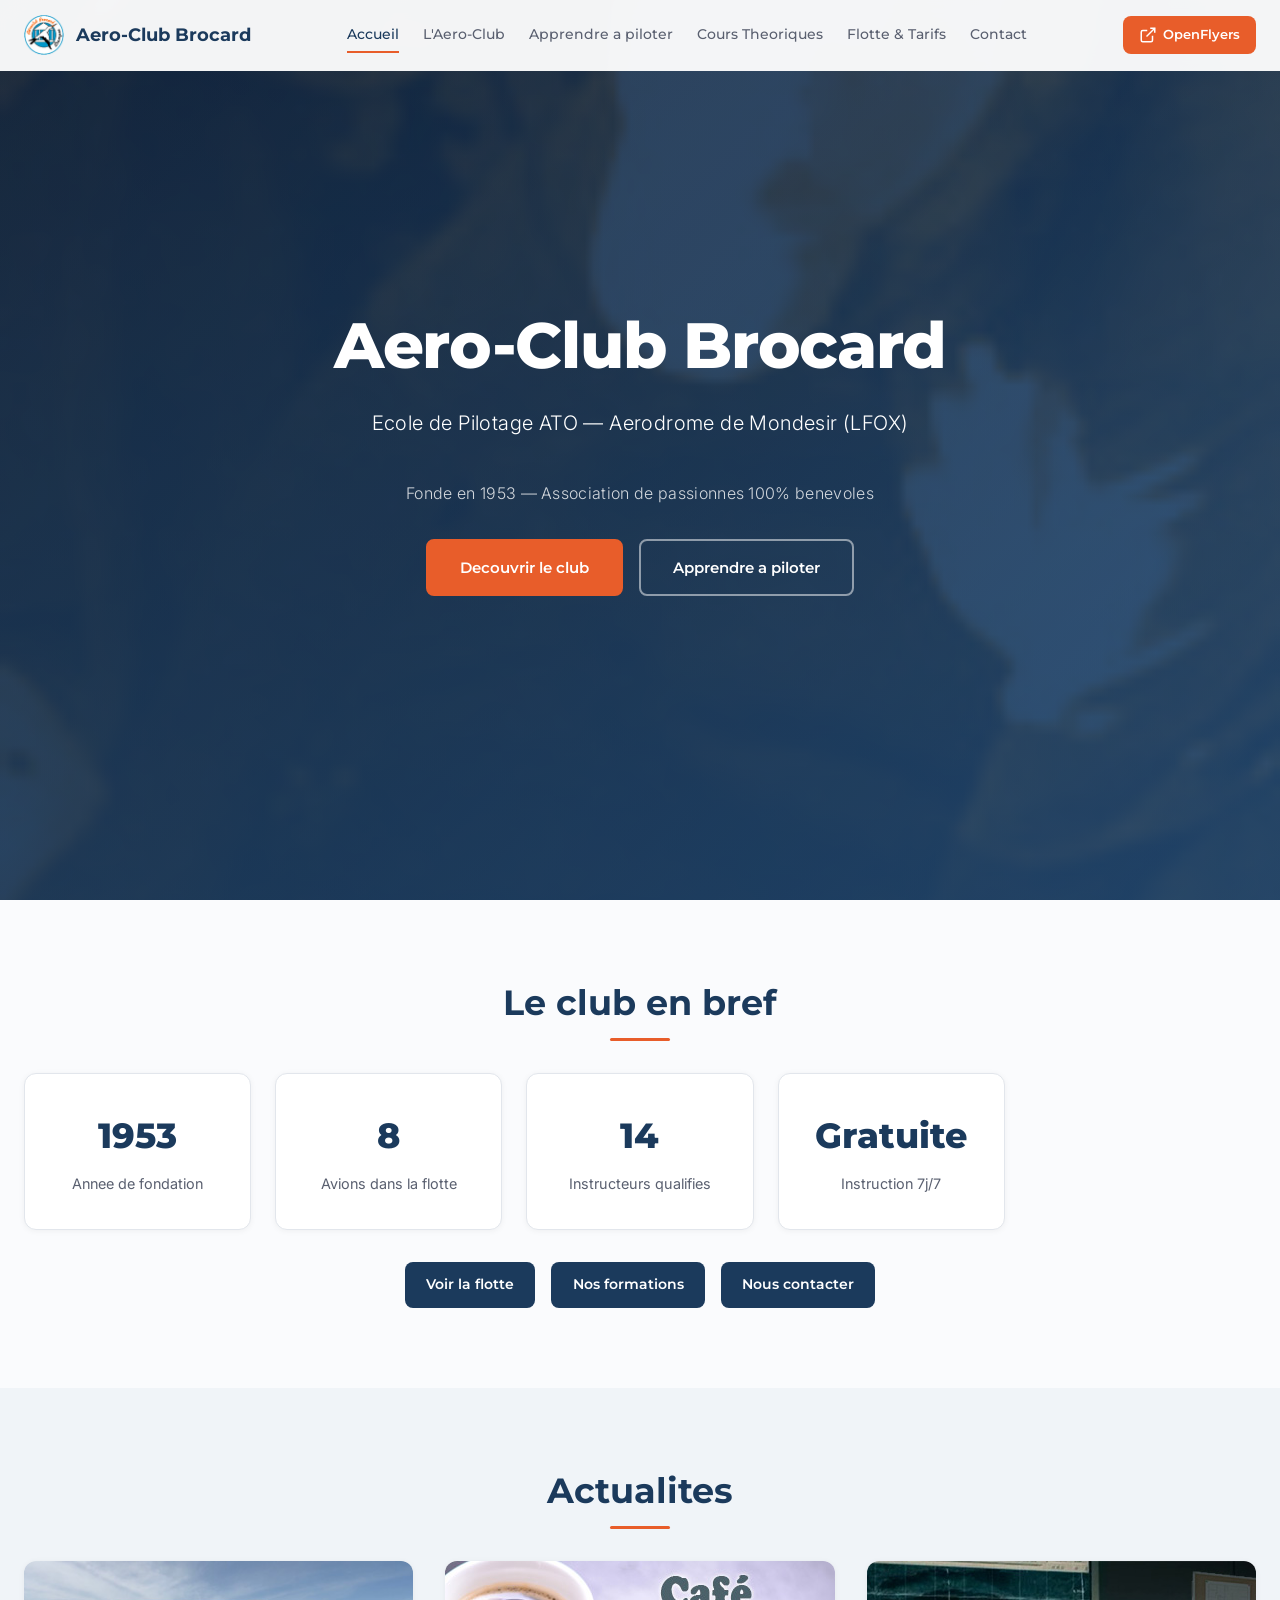
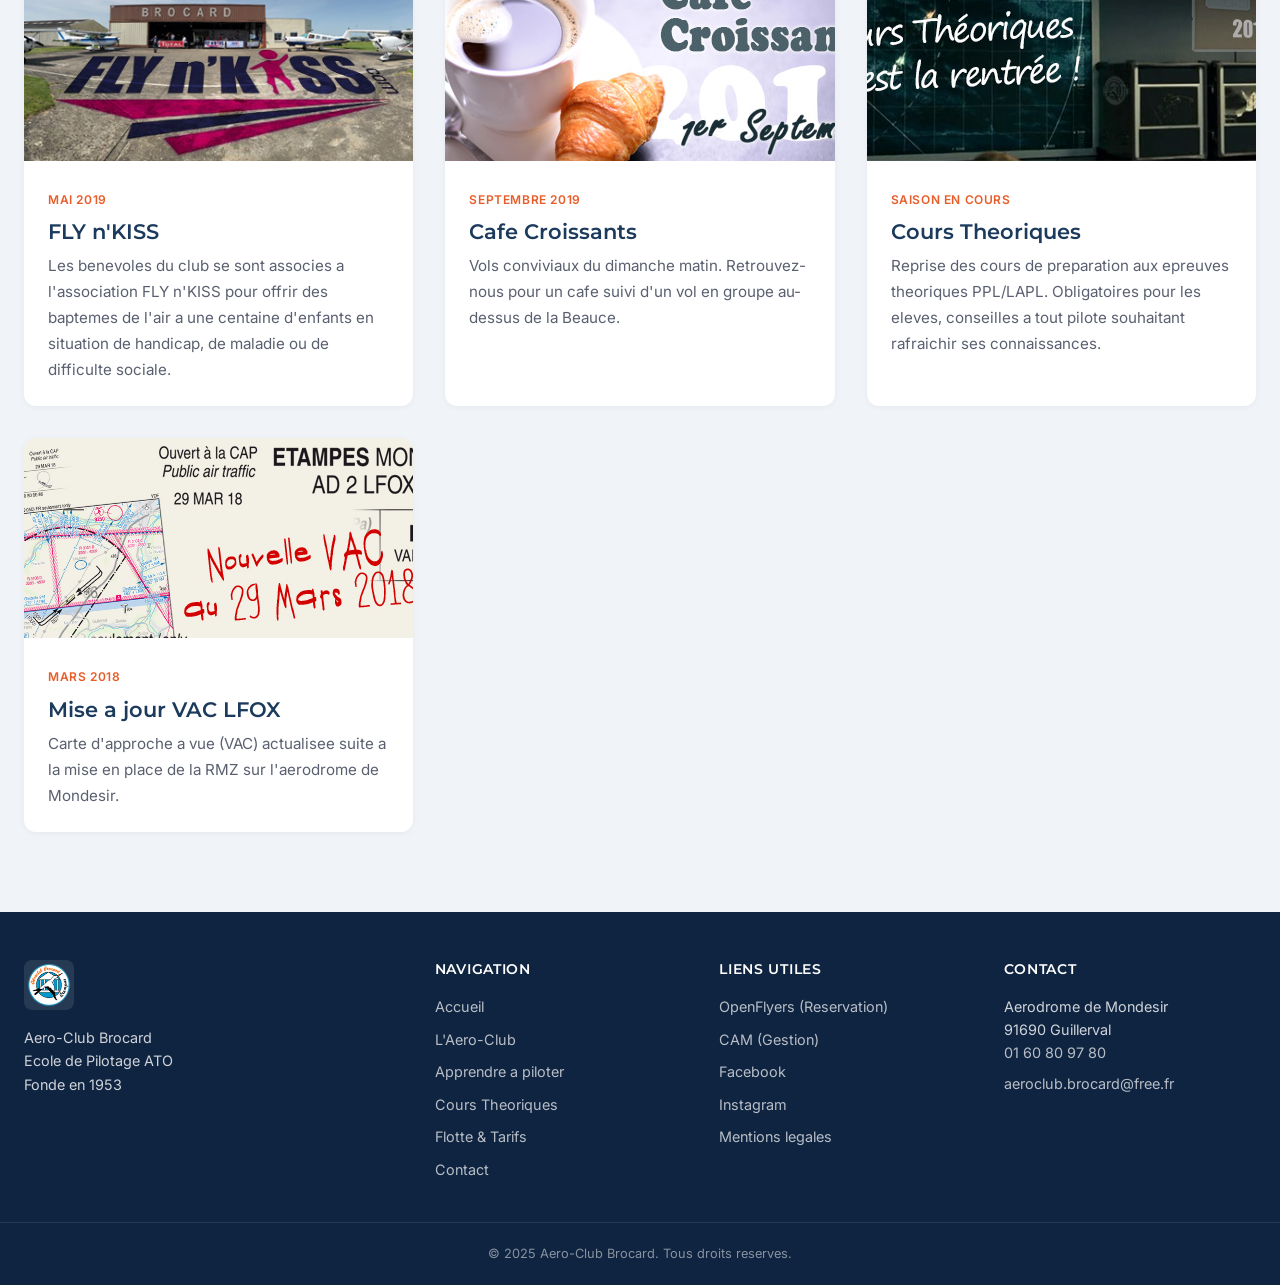
==== commit 1a6d8ac1: "Refonte multi-pages du site Aero-Club Brocard - Conversion du site one-page en 7 pages distinctes : " ====
--- a/index.html
+++ b/index.html
@@ -4,101 +4,105 @@
     <meta charset="UTF-8">
     <meta name="viewport" content="width=device-width, initial-scale=1.0">
     <meta name="description" content="Aero-Club Brocard - Ecole de pilotage ATO a l'aerodrome de Mondesir (LFOX). Formation LAPL, PPL, BIA et vols decouverte pres de Paris.">
-    <meta name="keywords" content="aeroclub brocard, ecole pilotage, LAPL, PPL, BIA, vol decouverte, aerodrome mondesir, LFOX, Guillerval, Essonne, apprendre a piloter">
     <meta name="author" content="Aero-Club Brocard">
     <meta name="robots" content="index, follow">
-
-    <!-- Open Graph -->
     <meta property="og:type" content="website">
     <meta property="og:title" content="Aero-Club Brocard | Ecole de Pilotage ATO">
     <meta property="og:description" content="Ecole de pilotage a l'aerodrome de Mondesir (LFOX). Formation LAPL, PPL, BIA et vols decouverte.">
     <meta property="og:image" content="images/brocard_bg.jpg">
     <meta property="og:locale" content="fr_FR">
-
-    <!-- Twitter Card -->
-    <meta name="twitter:card" content="summary_large_image">
-    <meta name="twitter:title" content="Aero-Club Brocard | Ecole de Pilotage ATO">
-    <meta name="twitter:description" content="Ecole de pilotage a l'aerodrome de Mondesir (LFOX). Formation LAPL, PPL, BIA et vols decouverte.">
-    <meta name="twitter:image" content="images/brocard_bg.jpg">
-
     <title>Aero-Club Brocard | Ecole de Pilotage ATO - Aerodrome de Mondesir</title>
     <link rel="stylesheet" href="css/style.css">
     <link rel="preconnect" href="https://fonts.googleapis.com">
     <link rel="preconnect" href="https://fonts.gstatic.com" crossorigin>
     <link href="https://fonts.googleapis.com/css2?family=Montserrat:wght@400;500;600;700;800&family=Inter:wght@300;400;500;600&display=swap" rel="stylesheet">
-
-    <!-- Schema.org -->
     <script type="application/ld+json">
     {
         "@context": "https://schema.org",
         "@type": "SportsActivityLocation",
         "name": "Aero-Club Brocard",
-        "description": "Ecole de pilotage ATO - Formation LAPL, PPL, BIA et vols decouverte",
-        "address": {
-            "@type": "PostalAddress",
-            "streetAddress": "Aerodrome de Mondesir",
-            "addressLocality": "Guillerval",
-            "postalCode": "91690",
-            "addressCountry": "FR"
-        },
+        "foundingDate": "1953",
+        "address": {"@type": "PostalAddress", "streetAddress": "Aerodrome de Mondesir", "addressLocality": "Guillerval", "postalCode": "91690", "addressCountry": "FR"},
         "telephone": "+33160809780",
-        "url": "https://aeroclub-brocard.fr",
-        "sameAs": [
-            "https://www.facebook.com/aeroclub.brocard/",
-            "https://www.instagram.com/aeroclub.brocard/"
-        ]
+        "email": "aeroclub.brocard@free.fr"
     }
     </script>
 </head>
 <body>
 
-    <!-- ===== HEADER / NAV ===== -->
+    <!-- HEADER -->
     <header class="header" id="top">
         <div class="container header-inner">
-            <a href="#top" class="logo">
+            <a href="index.html" class="logo">
                 <img src="images/brocard_logo.png" alt="Logo Aero-Club Brocard" class="logo-img">
                 <span class="logo-text">Aero-Club Brocard</span>
             </a>
-
             <nav class="nav-links" aria-label="Navigation principale">
-                <a href="#actualites">Actualites</a>
-                <a href="#club">L'Aero-Club</a>
-                <a href="#piloter">Apprendre a piloter</a>
-                <a href="#cours">Cours Theoriques</a>
-                <a href="#flotte">Flotte & Tarifs</a>
-                <a href="#contact">Contact</a>
+                <a href="index.html" class="active">Accueil</a>
+                <a href="club.html">L'Aero-Club</a>
+                <a href="formation.html">Apprendre a piloter</a>
+                <a href="cours.html">Cours Theoriques</a>
+                <a href="flotte.html">Flotte & Tarifs</a>
+                <a href="contact.html">Contact</a>
             </nav>
-
             <div class="nav-external">
-                <a href="https://openflyers.com/brocard/" target="_blank" rel="noopener noreferrer" class="btn-external" title="Reservation OpenFlyers">
-                    <svg width="18" height="18" viewBox="0 0 24 24" fill="none" stroke="currentColor" stroke-width="2" stroke-linecap="round" stroke-linejoin="round"><path d="M15 3h6v6"/><path d="M10 14L21 3"/><path d="M18 13v6a2 2 0 0 1-2 2H5a2 2 0 0 1-2-2V8a2 2 0 0 1 2-2h6"/></svg>
+                <a href="https://openflyers.com/brocard/" target="_blank" rel="noopener noreferrer" class="btn-external">
+                    <svg width="18" height="18" viewBox="0 0 24 24" fill="none" stroke="currentColor" stroke-width="2"><path d="M15 3h6v6"/><path d="M10 14L21 3"/><path d="M18 13v6a2 2 0 0 1-2 2H5a2 2 0 0 1-2-2V8a2 2 0 0 1 2-2h6"/></svg>
                     OpenFlyers
                 </a>
             </div>
-
             <button class="nav-toggle" aria-label="Ouvrir le menu" aria-expanded="false">
-                <span></span>
-                <span></span>
-                <span></span>
+                <span></span><span></span><span></span>
             </button>
         </div>
     </header>
 
-    <!-- ===== HERO ===== -->
-    <section class="hero" id="hero">
+    <!-- HERO -->
+    <section class="hero">
         <div class="hero-overlay"></div>
         <div class="container hero-content">
             <h1 class="fade-in">Aero-Club Brocard</h1>
             <p class="hero-subtitle fade-in">Ecole de Pilotage ATO &mdash; Aerodrome de Mondesir (LFOX)</p>
+            <p class="hero-subtitle fade-in" style="font-size:1rem; opacity:0.8; margin-bottom:2rem;">Fonde en 1953 &mdash; Association de passionnes 100% benevoles</p>
             <div class="hero-ctas fade-in">
-                <a href="#club" class="btn btn-primary">Decouvrir le club</a>
-                <a href="#piloter" class="btn btn-outline">Vol decouverte</a>
+                <a href="club.html" class="btn btn-primary">Decouvrir le club</a>
+                <a href="formation.html" class="btn btn-outline">Apprendre a piloter</a>
             </div>
         </div>
     </section>
 
-    <!-- ===== ACTUALITES ===== -->
-    <section class="section" id="actualites">
+    <!-- LE CLUB EN BREF -->
+    <section class="section">
+        <div class="container">
+            <h2 class="section-title fade-in">Le club en bref</h2>
+            <div class="stats-grid fade-in">
+                <div class="stat-card">
+                    <span class="stat-number">1953</span>
+                    <span class="stat-label">Annee de fondation</span>
+                </div>
+                <div class="stat-card">
+                    <span class="stat-number">8</span>
+                    <span class="stat-label">Avions dans la flotte</span>
+                </div>
+                <div class="stat-card">
+                    <span class="stat-number">14</span>
+                    <span class="stat-label">Instructeurs qualifies</span>
+                </div>
+                <div class="stat-card">
+                    <span class="stat-number">Gratuite</span>
+                    <span class="stat-label">Instruction 7j/7</span>
+                </div>
+            </div>
+            <div class="stats-ctas fade-in">
+                <a href="flotte.html" class="btn btn-small">Voir la flotte</a>
+                <a href="formation.html" class="btn btn-small">Nos formations</a>
+                <a href="contact.html" class="btn btn-small">Nous contacter</a>
+            </div>
+        </div>
+    </section>
+
+    <!-- ACTUALITES -->
+    <section class="section section-alt" id="actualites">
         <div class="container">
             <h2 class="section-title fade-in">Actualites</h2>
             <div class="cards-grid fade-in">
@@ -107,292 +111,72 @@
                     <div class="card-body">
                         <span class="card-date">Mai 2019</span>
                         <h3 class="card-title">FLY n'KISS</h3>
-                        <p>Baptemes de l'air offerts aux enfants defavorises. Une journee solidaire et inoubliable sur l'aerodrome de Mondesir.</p>
+                        <p>Les benevoles du club se sont associes a l'association FLY n'KISS pour offrir des baptemes de l'air a une centaine d'enfants en situation de handicap, de maladie ou de difficulte sociale.</p>
                     </div>
                 </article>
-
                 <article class="card">
                     <img src="images/brocard_cafe.jpg" alt="Cafe Croissants 2019" class="card-img">
                     <div class="card-body">
                         <span class="card-date">Septembre 2019</span>
                         <h3 class="card-title">Cafe Croissants</h3>
-                        <p>Vols conviviaux du dimanche matin. Rejoignez-nous pour un cafe suivi d'un vol en groupe au-dessus de la Beauce.</p>
+                        <p>Vols conviviaux du dimanche matin. Retrouvez-nous pour un cafe suivi d'un vol en groupe au-dessus de la Beauce.</p>
                     </div>
                 </article>
-
                 <article class="card">
                     <img src="images/brocard_cours.jpg" alt="Cours theoriques" class="card-img">
                     <div class="card-body">
                         <span class="card-date">Saison en cours</span>
                         <h3 class="card-title">Cours Theoriques</h3>
-                        <p>Reprise des cours theoriques pour les brevets LAPL et PPL. Consultez le calendrier pour les prochaines sessions.</p>
+                        <p>Reprise des cours de preparation aux epreuves theoriques PPL/LAPL. Obligatoires pour les eleves, conseilles a tout pilote souhaitant rafraichir ses connaissances.</p>
+                    </div>
+                </article>
+                <article class="card">
+                    <img src="images/brocard_vac.jpg" alt="Carte VAC LFOX" class="card-img">
+                    <div class="card-body">
+                        <span class="card-date">Mars 2018</span>
+                        <h3 class="card-title">Mise a jour VAC LFOX</h3>
+                        <p>Carte d'approche a vue (VAC) actualisee suite a la mise en place de la RMZ sur l'aerodrome de Mondesir.</p>
                     </div>
                 </article>
             </div>
         </div>
     </section>
 
-    <!-- ===== L'AERO-CLUB ===== -->
-    <section class="section section-alt" id="club">
-        <div class="container">
-            <h2 class="section-title fade-in">L'Aero-Club</h2>
-            <div class="about-grid fade-in">
-                <div class="about-text">
-                    <p>L'Aero-Club Brocard est une ecole de pilotage agreee <strong>ATO</strong> (Approved Training Organisation) situee sur l'aerodrome de Mondesir, au coeur de la Beauce.</p>
-                    <p>Depuis sa creation, le club forme des pilotes prives et propose un cadre convivial pour decouvrir et pratiquer l'aviation legere. Que vous souhaitiez obtenir votre licence ou simplement decouvrir le plaisir du vol, notre equipe d'instructeurs qualifies vous accompagne a chaque etape.</p>
-                    <p>L'aerodrome de Mondesir (code OACI : <strong>LFOX</strong>) offre un environnement de vol ideal, avec des installations modernes et un espace aerien degage, a seulement 1h de Paris.</p>
-                    <div class="about-badges">
-                        <div class="badge">
-                            <svg width="20" height="20" viewBox="0 0 24 24" fill="none" stroke="currentColor" stroke-width="2"><path d="M21 10c0 7-9 13-9 13s-9-6-9-13a9 9 0 0 1 18 0z"/><circle cx="12" cy="10" r="3"/></svg>
-                            Aerodrome de Mondesir, 91690 Guillerval
-                        </div>
-                        <div class="badge">
-                            <svg width="20" height="20" viewBox="0 0 24 24" fill="none" stroke="currentColor" stroke-width="2"><circle cx="12" cy="12" r="10"/><path d="M12 6v6l4 2"/></svg>
-                            Code OACI : LFOX
-                        </div>
-                        <div class="badge">
-                            <svg width="20" height="20" viewBox="0 0 24 24" fill="none" stroke="currentColor" stroke-width="2"><path d="M22 11.08V12a10 10 0 1 1-5.93-9.14"/><polyline points="22 4 12 14.01 9 11.01"/></svg>
-                            Organisme ATO agree
-                        </div>
-                    </div>
-                </div>
-                <div class="about-image">
-                    <img src="images/brocard_bg.jpg" alt="Aerodrome de Mondesir" class="rounded-img">
-                </div>
-            </div>
-        </div>
-    </section>
-
-    <!-- ===== APPRENDRE A PILOTER ===== -->
-    <section class="section" id="piloter">
-        <div class="container">
-            <h2 class="section-title fade-in">Apprendre a piloter</h2>
-            <p class="section-intro fade-in">Du premier vol decouverte a l'obtention de votre licence, nous vous accompagnons dans votre parcours de pilote.</p>
-
-            <div class="training-grid fade-in">
-                <div class="training-card">
-                    <div class="training-icon">
-                        <svg width="40" height="40" viewBox="0 0 24 24" fill="none" stroke="currentColor" stroke-width="1.5"><path d="M22 2L11 13"/><path d="M22 2l-7 20-4-9-9-4 20-7z"/></svg>
-                    </div>
-                    <h3>Vol Decouverte</h3>
-                    <p>Votre premiere experience aux commandes d'un avion. Accompagne par un instructeur, decouvrez les sensations du pilotage lors d'un vol au-dessus de la Beauce.</p>
-                    <span class="training-tag">1 vol</span>
-                </div>
-
-                <div class="training-card">
-                    <div class="training-icon">
-                        <svg width="40" height="40" viewBox="0 0 24 24" fill="none" stroke="currentColor" stroke-width="1.5"><path d="M2 20h20"/><path d="M5 20V8l7-5 7 5v12"/><path d="M9 20v-4h6v4"/></svg>
-                    </div>
-                    <h3>Brevet LAPL</h3>
-                    <p>Light Aircraft Pilot Licence : votre premiere licence de pilote. Formation theorique et pratique pour voler en Europe sur des avions legers (jusqu'a 4 places, 2 tonnes max).</p>
-                    <span class="training-tag">30h min.</span>
-                </div>
-
-                <div class="training-card">
-                    <div class="training-icon">
-                        <svg width="40" height="40" viewBox="0 0 24 24" fill="none" stroke="currentColor" stroke-width="1.5"><circle cx="12" cy="12" r="10"/><path d="M2 12h20"/><path d="M12 2a15.3 15.3 0 0 1 4 10 15.3 15.3 0 0 1-4 10 15.3 15.3 0 0 1-4-10 15.3 15.3 0 0 1 4-10z"/></svg>
-                    </div>
-                    <h3>Brevet PPL</h3>
-                    <p>Private Pilot Licence : la licence internationale. Pilotez partout dans le monde, emportez des passagers et accedez a des qualifications supplementaires (vol de nuit, IFR...).</p>
-                    <span class="training-tag">45h min.</span>
-                </div>
-
-                <div class="training-card">
-                    <div class="training-icon">
-                        <svg width="40" height="40" viewBox="0 0 24 24" fill="none" stroke="currentColor" stroke-width="1.5"><path d="M2 3h6a4 4 0 0 1 4 4v14a3 3 0 0 0-3-3H2z"/><path d="M22 3h-6a4 4 0 0 0-4 4v14a3 3 0 0 1 3-3h7z"/></svg>
-                    </div>
-                    <h3>BIA</h3>
-                    <p>Brevet d'Initiation Aeronautique : decouvrez l'univers de l'aeronautique (meteorologie, navigation, mecanique du vol). Ouvert a tous, ideal pour les jeunes passionnes.</p>
-                    <span class="training-tag">Formation theorique</span>
-                </div>
-            </div>
-        </div>
-    </section>
-
-    <!-- ===== COURS THEORIQUES ===== -->
-    <section class="section section-alt" id="cours">
-        <div class="container">
-            <h2 class="section-title fade-in">Cours Theoriques</h2>
-            <div class="theory-content fade-in">
-                <div class="theory-text">
-                    <p>Les cours theoriques sont dispenses au club par nos instructeurs experimentes. Ils couvrent l'ensemble du programme requis pour les examens LAPL et PPL :</p>
-                    <ul class="theory-list">
-                        <li>
-                            <svg width="16" height="16" viewBox="0 0 24 24" fill="none" stroke="var(--color-accent)" stroke-width="2"><polyline points="20 6 9 17 4 12"/></svg>
-                            Reglementation et procedures
-                        </li>
-                        <li>
-                            <svg width="16" height="16" viewBox="0 0 24 24" fill="none" stroke="var(--color-accent)" stroke-width="2"><polyline points="20 6 9 17 4 12"/></svg>
-                            Connaissance generale de l'aeronef
-                        </li>
-                        <li>
-                            <svg width="16" height="16" viewBox="0 0 24 24" fill="none" stroke="var(--color-accent)" stroke-width="2"><polyline points="20 6 9 17 4 12"/></svg>
-                            Performances et preparation du vol
-                        </li>
-                        <li>
-                            <svg width="16" height="16" viewBox="0 0 24 24" fill="none" stroke="var(--color-accent)" stroke-width="2"><polyline points="20 6 9 17 4 12"/></svg>
-                            Navigation et meteorologie
-                        </li>
-                        <li>
-                            <svg width="16" height="16" viewBox="0 0 24 24" fill="none" stroke="var(--color-accent)" stroke-width="2"><polyline points="20 6 9 17 4 12"/></svg>
-                            Principes du vol et facteurs humains
-                        </li>
-                        <li>
-                            <svg width="16" height="16" viewBox="0 0 24 24" fill="none" stroke="var(--color-accent)" stroke-width="2"><polyline points="20 6 9 17 4 12"/></svg>
-                            Communications VFR
-                        </li>
-                    </ul>
-                </div>
-                <div class="theory-schedule">
-                    <div class="schedule-card">
-                        <h3>Prochaines sessions</h3>
-                        <p>Les cours ont lieu au siege du club, a l'aerodrome de Mondesir. Contactez-nous pour connaitre les dates des prochaines sessions et vous inscrire.</p>
-                        <a href="#contact" class="btn btn-primary">Nous contacter</a>
-                    </div>
-                </div>
-            </div>
-        </div>
-    </section>
-
-    <!-- ===== FLOTTE & TARIFS ===== -->
-    <section class="section" id="flotte">
-        <div class="container">
-            <h2 class="section-title fade-in">Flotte & Tarifs</h2>
-            <p class="section-intro fade-in">Notre flotte d'avions est entretenue avec soin et disponible a la reservation via OpenFlyers.</p>
-
-            <div class="fleet-grid fade-in">
-                <div class="fleet-card">
-                    <div class="fleet-img-placeholder">
-                        <svg width="48" height="48" viewBox="0 0 24 24" fill="none" stroke="currentColor" stroke-width="1"><path d="M22 2L11 13"/><path d="M22 2l-7 20-4-9-9-4 20-7z"/></svg>
-                    </div>
-                    <div class="fleet-info">
-                        <h3>Avion Ecole</h3>
-                        <p class="fleet-type">Biplace de formation</p>
-                        <ul class="fleet-specs">
-                            <li>Formation initiale LAPL/PPL</li>
-                            <li>Double commandes</li>
-                        </ul>
-                        <p class="fleet-note">Consultez OpenFlyers pour les tarifs et la disponibilite.</p>
-                        <a href="https://openflyers.com/brocard/" target="_blank" rel="noopener noreferrer" class="btn btn-small">Reserver sur OpenFlyers</a>
-                    </div>
-                </div>
-
-                <div class="fleet-card">
-                    <div class="fleet-img-placeholder">
-                        <svg width="48" height="48" viewBox="0 0 24 24" fill="none" stroke="currentColor" stroke-width="1"><circle cx="12" cy="12" r="10"/><path d="M2 12h20"/><path d="M12 2a15.3 15.3 0 0 1 4 10 15.3 15.3 0 0 1-4 10 15.3 15.3 0 0 1-4-10 15.3 15.3 0 0 1 4-10z"/></svg>
-                    </div>
-                    <div class="fleet-info">
-                        <h3>Avion de Voyage</h3>
-                        <p class="fleet-type">Quadriplace</p>
-                        <ul class="fleet-specs">
-                            <li>Navigation et voyages</li>
-                            <li>Emport passagers</li>
-                        </ul>
-                        <p class="fleet-note">Consultez OpenFlyers pour les tarifs et la disponibilite.</p>
-                        <a href="https://openflyers.com/brocard/" target="_blank" rel="noopener noreferrer" class="btn btn-small">Reserver sur OpenFlyers</a>
-                    </div>
-                </div>
-            </div>
-
-            <div class="fleet-cta fade-in">
-                <p>Pour les tarifs detailles, les disponibilites et les reservations, rendez-vous sur notre plateforme de gestion :</p>
-                <a href="https://openflyers.com/brocard/" target="_blank" rel="noopener noreferrer" class="btn btn-primary">
-                    Acceder a OpenFlyers
-                    <svg width="16" height="16" viewBox="0 0 24 24" fill="none" stroke="currentColor" stroke-width="2"><path d="M15 3h6v6"/><path d="M10 14L21 3"/><path d="M18 13v6a2 2 0 0 1-2 2H5a2 2 0 0 1-2-2V8a2 2 0 0 1 2-2h6"/></svg>
-                </a>
-            </div>
-        </div>
-    </section>
-
-    <!-- ===== CONTACT ===== -->
-    <section class="section section-alt" id="contact">
-        <div class="container">
-            <h2 class="section-title fade-in">Contact</h2>
-            <div class="contact-grid fade-in">
-                <div class="contact-info">
-                    <h3>Nous trouver</h3>
-                    <div class="contact-item">
-                        <svg width="20" height="20" viewBox="0 0 24 24" fill="none" stroke="currentColor" stroke-width="2"><path d="M21 10c0 7-9 13-9 13s-9-6-9-13a9 9 0 0 1 18 0z"/><circle cx="12" cy="10" r="3"/></svg>
-                        <div>
-                            <strong>Aerodrome de Mondesir</strong><br>
-                            91690 Guillerval<br>
-                            France
-                        </div>
-                    </div>
-                    <div class="contact-item">
-                        <svg width="20" height="20" viewBox="0 0 24 24" fill="none" stroke="currentColor" stroke-width="2"><path d="M22 16.92v3a2 2 0 0 1-2.18 2 19.79 19.79 0 0 1-8.63-3.07 19.5 19.5 0 0 1-6-6 19.79 19.79 0 0 1-3.07-8.67A2 2 0 0 1 4.11 2h3a2 2 0 0 1 2 1.72c.127.96.361 1.903.7 2.81a2 2 0 0 1-.45 2.11L8.09 9.91a16 16 0 0 0 6 6l1.27-1.27a2 2 0 0 1 2.11-.45c.907.339 1.85.573 2.81.7A2 2 0 0 1 22 16.92z"/></svg>
-                        <div>
-                            <a href="tel:+33160809780">01 60 80 97 80</a>
-                        </div>
-                    </div>
-                    <div class="contact-item">
-                        <svg width="20" height="20" viewBox="0 0 24 24" fill="none" stroke="currentColor" stroke-width="2"><circle cx="12" cy="12" r="10"/><path d="M12 6v6l4 2"/></svg>
-                        <div>
-                            Code OACI : <strong>LFOX</strong>
-                        </div>
-                    </div>
-
-                    <div class="contact-socials">
-                        <a href="https://www.facebook.com/aeroclub.brocard/" target="_blank" rel="noopener noreferrer" aria-label="Facebook" title="Facebook">
-                            <svg width="24" height="24" viewBox="0 0 24 24" fill="currentColor"><path d="M24 12.073c0-6.627-5.373-12-12-12s-12 5.373-12 12c0 5.99 4.388 10.954 10.125 11.854v-8.385H7.078v-3.47h3.047V9.43c0-3.007 1.792-4.669 4.533-4.669 1.312 0 2.686.235 2.686.235v2.953H15.83c-1.491 0-1.956.925-1.956 1.874v2.25h3.328l-.532 3.47h-2.796v8.385C19.612 23.027 24 18.062 24 12.073z"/></svg>
-                        </a>
-                        <a href="https://www.instagram.com/aeroclub.brocard/" target="_blank" rel="noopener noreferrer" aria-label="Instagram" title="Instagram">
-                            <svg width="24" height="24" viewBox="0 0 24 24" fill="currentColor"><path d="M12 2.163c3.204 0 3.584.012 4.85.07 3.252.148 4.771 1.691 4.919 4.919.058 1.265.069 1.645.069 4.849 0 3.205-.012 3.584-.069 4.849-.149 3.225-1.664 4.771-4.919 4.919-1.266.058-1.644.07-4.85.07-3.204 0-3.584-.012-4.849-.07-3.26-.149-4.771-1.699-4.919-4.92-.058-1.265-.07-1.644-.07-4.849 0-3.204.013-3.583.07-4.849.149-3.227 1.664-4.771 4.919-4.919 1.266-.057 1.645-.069 4.849-.069zM12 0C8.741 0 8.333.014 7.053.072 2.695.272.273 2.69.073 7.052.014 8.333 0 8.741 0 12c0 3.259.014 3.668.072 4.948.2 4.358 2.618 6.78 6.98 6.98C8.333 23.986 8.741 24 12 24c3.259 0 3.668-.014 4.948-.072 4.354-.2 6.782-2.618 6.979-6.98.059-1.28.073-1.689.073-4.948 0-3.259-.014-3.667-.072-4.947-.196-4.354-2.617-6.78-6.979-6.98C15.668.014 15.259 0 12 0zm0 5.838a6.162 6.162 0 100 12.324 6.162 6.162 0 000-12.324zM12 16a4 4 0 110-8 4 4 0 010 8zm6.406-11.845a1.44 1.44 0 100 2.881 1.44 1.44 0 000-2.881z"/></svg>
-                        </a>
-                    </div>
-                </div>
-                <div class="contact-map">
-                    <iframe
-                        src="https://www.google.com/maps/embed?pb=!1m18!1m12!1m3!1d2641.5!2d2.0833!3d48.3667!2m3!1f0!2f0!3f0!3m2!1i1024!2i768!4f13.1!3m3!1m2!1s0x47e5d3e8f0000001%3A0x0!2sA%C3%A9rodrome+de+Mond%C3%A9sir!5e0!3m2!1sfr!2sfr!4v1"
-                        width="100%"
-                        height="350"
-                        style="border:0; border-radius: 12px;"
-                        allowfullscreen=""
-                        loading="lazy"
-                        referrerpolicy="no-referrer-when-downgrade"
-                        title="Localisation Aerodrome de Mondesir">
-                    </iframe>
-                </div>
-            </div>
-        </div>
-    </section>
-
-    <!-- ===== FOOTER ===== -->
+    <!-- FOOTER -->
     <footer class="footer">
         <div class="container footer-inner">
             <div class="footer-col">
-                <img src="images/brocard_logo.png" alt="Logo Aero-Club Brocard" class="footer-logo">
-                <p>Aero-Club Brocard<br>Ecole de Pilotage ATO</p>
+                <img src="images/brocard_logo.png" alt="Logo" class="footer-logo">
+                <p>Aero-Club Brocard<br>Ecole de Pilotage ATO<br>Fonde en 1953</p>
             </div>
             <div class="footer-col">
                 <h4>Navigation</h4>
-                <a href="#actualites">Actualites</a>
-                <a href="#club">L'Aero-Club</a>
-                <a href="#piloter">Apprendre a piloter</a>
-                <a href="#cours">Cours Theoriques</a>
-                <a href="#flotte">Flotte & Tarifs</a>
-                <a href="#contact">Contact</a>
+                <a href="index.html">Accueil</a>
+                <a href="club.html">L'Aero-Club</a>
+                <a href="formation.html">Apprendre a piloter</a>
+                <a href="cours.html">Cours Theoriques</a>
+                <a href="flotte.html">Flotte & Tarifs</a>
+                <a href="contact.html">Contact</a>
             </div>
             <div class="footer-col">
                 <h4>Liens utiles</h4>
                 <a href="https://openflyers.com/brocard/" target="_blank" rel="noopener noreferrer">OpenFlyers (Reservation)</a>
+                <a href="http://cam.aeroclub-brocard.fr" target="_blank" rel="noopener noreferrer">CAM (Gestion)</a>
                 <a href="https://www.facebook.com/aeroclub.brocard/" target="_blank" rel="noopener noreferrer">Facebook</a>
                 <a href="https://www.instagram.com/aeroclub.brocard/" target="_blank" rel="noopener noreferrer">Instagram</a>
-                <a href="mentions-legales/">Mentions legales</a>
+                <a href="mentions-legales.html">Mentions legales</a>
             </div>
             <div class="footer-col">
                 <h4>Contact</h4>
                 <p>Aerodrome de Mondesir<br>91690 Guillerval</p>
                 <p><a href="tel:+33160809780">01 60 80 97 80</a></p>
+                <p><a href="mailto:aeroclub.brocard@free.fr">aeroclub.brocard@free.fr</a></p>
             </div>
         </div>
         <div class="footer-bottom">
-            <div class="container">
-                <p>&copy; 2025 Aero-Club Brocard. Tous droits reserves.</p>
-            </div>
+            <div class="container"><p>&copy; 2025 Aero-Club Brocard. Tous droits reserves.</p></div>
         </div>
     </footer>
-
     <script src="js/main.js"></script>
 </body>
 </html>
--- a/css/style.css
+++ b/css/style.css
@@ -795,6 +795,318 @@
     color: rgba(255, 255, 255, 0.5);
 }
 
+/* === PAGE HEADER (inner pages) === */
+
+.page-header {
+    background: linear-gradient(135deg, var(--color-primary-dark) 0%, var(--color-primary) 50%, var(--color-primary-light) 100%);
+    padding: 8rem 0 4rem;
+    text-align: center;
+    position: relative;
+    overflow: hidden;
+}
+
+.page-header::before {
+    content: '';
+    position: absolute;
+    top: 0;
+    left: 0;
+    right: 0;
+    bottom: 0;
+    background: url('../images/brocard_bg.jpg') center/cover no-repeat;
+    opacity: 0.1;
+}
+
+.page-header .container {
+    position: relative;
+    z-index: 1;
+}
+
+.page-header h1 {
+    color: var(--color-white);
+    font-size: 2.8rem;
+    margin-bottom: 0.3em;
+}
+
+.page-header p {
+    color: rgba(255, 255, 255, 0.85);
+    font-size: 1.15rem;
+    font-weight: 300;
+}
+
+/* === DISCOVERY (Vol Decouverte) === */
+
+.discovery-block {
+    text-align: center;
+    max-width: 700px;
+    margin: 0 auto;
+}
+
+.discovery-block p {
+    color: var(--color-text-light);
+    font-size: 1.1rem;
+    margin-bottom: 2rem;
+}
+
+/* === TRAINING CARD DETAIL === */
+
+.training-card-detail {
+    text-align: left;
+}
+
+.training-card-detail h3 {
+    text-align: center;
+}
+
+.training-card-detail .training-subtitle {
+    text-align: center;
+    color: var(--color-text-muted);
+    font-size: 0.9rem;
+    margin-bottom: 1rem;
+}
+
+.training-card-detail ul {
+    list-style: none;
+    padding: 0;
+    margin-bottom: 1rem;
+}
+
+.training-card-detail ul li {
+    position: relative;
+    padding-left: 1.25rem;
+    margin-bottom: 0.4rem;
+    font-size: 0.88rem;
+    color: var(--color-text-light);
+    line-height: 1.5;
+}
+
+.training-card-detail ul li::before {
+    content: '';
+    position: absolute;
+    left: 0;
+    top: 0.55em;
+    width: 6px;
+    height: 6px;
+    border-radius: 50%;
+    background: var(--color-sky);
+}
+
+.training-card-detail .training-tag {
+    display: block;
+    text-align: center;
+    margin-top: auto;
+}
+
+/* === EXAM SUBJECTS === */
+
+.exam-content {
+    max-width: 750px;
+    margin: 0 auto;
+}
+
+.exam-content > p {
+    text-align: center;
+    color: var(--color-text-light);
+    font-size: 1.05rem;
+    margin-bottom: 2rem;
+}
+
+.exam-subjects {
+    display: grid;
+    grid-template-columns: repeat(auto-fill, minmax(200px, 1fr));
+    gap: 0.75rem;
+}
+
+.exam-subjects li {
+    display: flex;
+    align-items: center;
+    gap: 0.6rem;
+    font-size: 0.95rem;
+    color: var(--color-text);
+    padding: 0.6rem 1rem;
+    background: var(--color-white);
+    border-radius: var(--radius-sm);
+    box-shadow: var(--shadow-sm);
+}
+
+.exam-subjects li .exam-num {
+    display: inline-flex;
+    align-items: center;
+    justify-content: center;
+    width: 28px;
+    height: 28px;
+    border-radius: 50%;
+    background: var(--color-sky-light);
+    color: var(--color-primary);
+    font-family: var(--font-heading);
+    font-weight: 700;
+    font-size: 0.8rem;
+    flex-shrink: 0;
+}
+
+/* === INSTRUCTOR GRID === */
+
+.instructor-grid {
+    display: grid;
+    grid-template-columns: repeat(auto-fill, minmax(120px, 1fr));
+    gap: 1.5rem;
+    margin-top: 2rem;
+    justify-items: center;
+}
+
+.instructor-grid .instructor-item {
+    text-align: center;
+}
+
+.instructor-grid .instructor-photo {
+    width: 100px;
+    height: 100px;
+    border-radius: 50%;
+    object-fit: cover;
+    border: 3px solid var(--color-white);
+    box-shadow: var(--shadow-sm);
+    transition: var(--transition);
+}
+
+.instructor-grid .instructor-photo:hover {
+    transform: scale(1.05);
+    box-shadow: var(--shadow-md);
+}
+
+/* === STATS GRID (Club en bref) === */
+
+.stats-grid {
+    display: grid;
+    grid-template-columns: repeat(auto-fill, minmax(200px, 1fr));
+    gap: 1.5rem;
+    margin-top: 2rem;
+}
+
+.stat-card {
+    text-align: center;
+    padding: 2rem 1rem;
+    background: var(--color-white);
+    border-radius: var(--radius-md);
+    box-shadow: var(--shadow-sm);
+    border: 1px solid var(--color-border);
+    transition: var(--transition);
+}
+
+.stat-card:hover {
+    transform: translateY(-4px);
+    box-shadow: var(--shadow-md);
+    border-color: var(--color-sky);
+}
+
+.stat-number {
+    display: block;
+    font-family: var(--font-heading);
+    font-size: 2.2rem;
+    font-weight: 800;
+    color: var(--color-primary);
+    margin-bottom: 0.25rem;
+}
+
+.stat-label {
+    font-size: 0.9rem;
+    color: var(--color-text-light);
+}
+
+.stats-ctas {
+    display: flex;
+    gap: 1rem;
+    justify-content: center;
+    margin-top: 2rem;
+    flex-wrap: wrap;
+}
+
+/* === DIRECTIONS GRID (Comment venir) === */
+
+.directions-grid {
+    display: grid;
+    grid-template-columns: repeat(auto-fill, minmax(300px, 1fr));
+    gap: 2rem;
+    margin-top: 2rem;
+}
+
+/* === LINKS GRID (Liens utiles) === */
+
+.links-grid {
+    display: grid;
+    grid-template-columns: repeat(auto-fill, minmax(220px, 1fr));
+    gap: 1.5rem;
+    margin-top: 2rem;
+}
+
+.link-card {
+    display: block;
+    padding: 1.5rem;
+    background: var(--color-white);
+    border-radius: var(--radius-md);
+    box-shadow: var(--shadow-sm);
+    border: 1px solid var(--color-border);
+    transition: var(--transition);
+    text-align: center;
+}
+
+.link-card:hover {
+    transform: translateY(-4px);
+    box-shadow: var(--shadow-md);
+    border-color: var(--color-sky);
+    color: var(--color-primary);
+}
+
+.link-card h3 {
+    color: var(--color-primary);
+    margin-bottom: 0.5rem;
+    font-size: 1.1rem;
+}
+
+.link-card p {
+    color: var(--color-text-light);
+    font-size: 0.9rem;
+    margin: 0;
+}
+
+/* === BUREAU GRID === */
+
+.bureau-grid {
+    display: grid;
+    grid-template-columns: repeat(auto-fill, minmax(220px, 1fr));
+    gap: 1.5rem;
+    margin-top: 2rem;
+}
+
+.bureau-card {
+    text-align: center;
+    padding: 1.5rem;
+    background: var(--color-white);
+    border-radius: var(--radius-md);
+    box-shadow: var(--shadow-sm);
+    border: 1px solid var(--color-border);
+}
+
+.bureau-card h3 {
+    color: var(--color-primary);
+    font-size: 1.1rem;
+    margin-bottom: 0.25rem;
+}
+
+.bureau-card p {
+    color: var(--color-text-muted);
+    font-size: 0.85rem;
+}
+
+/* === FLEET PRICE TAG === */
+
+.fleet-price {
+    display: inline-block;
+    font-family: var(--font-heading);
+    font-size: 1.4rem;
+    font-weight: 700;
+    color: var(--color-accent);
+    margin-bottom: 0.75rem;
+}
+
 /* === FADE IN ANIMATION === */
 
 .fade-in {
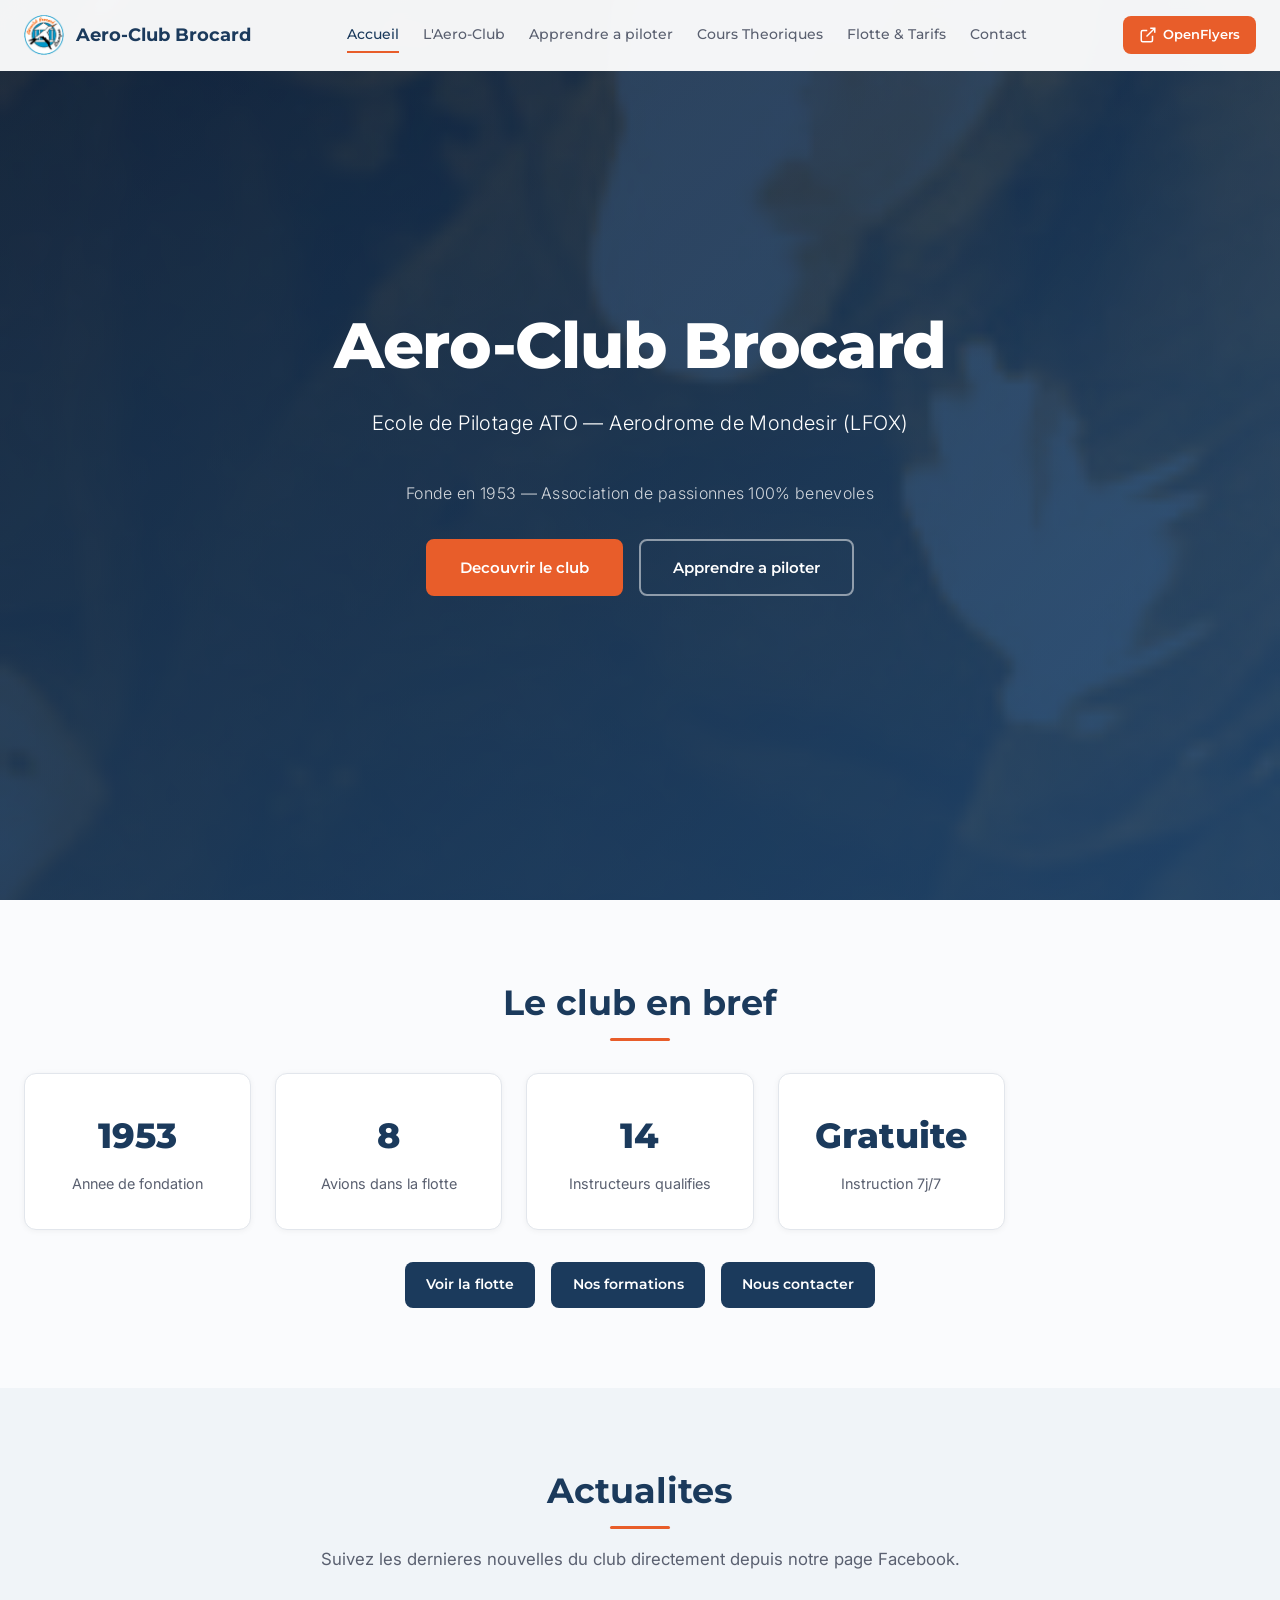
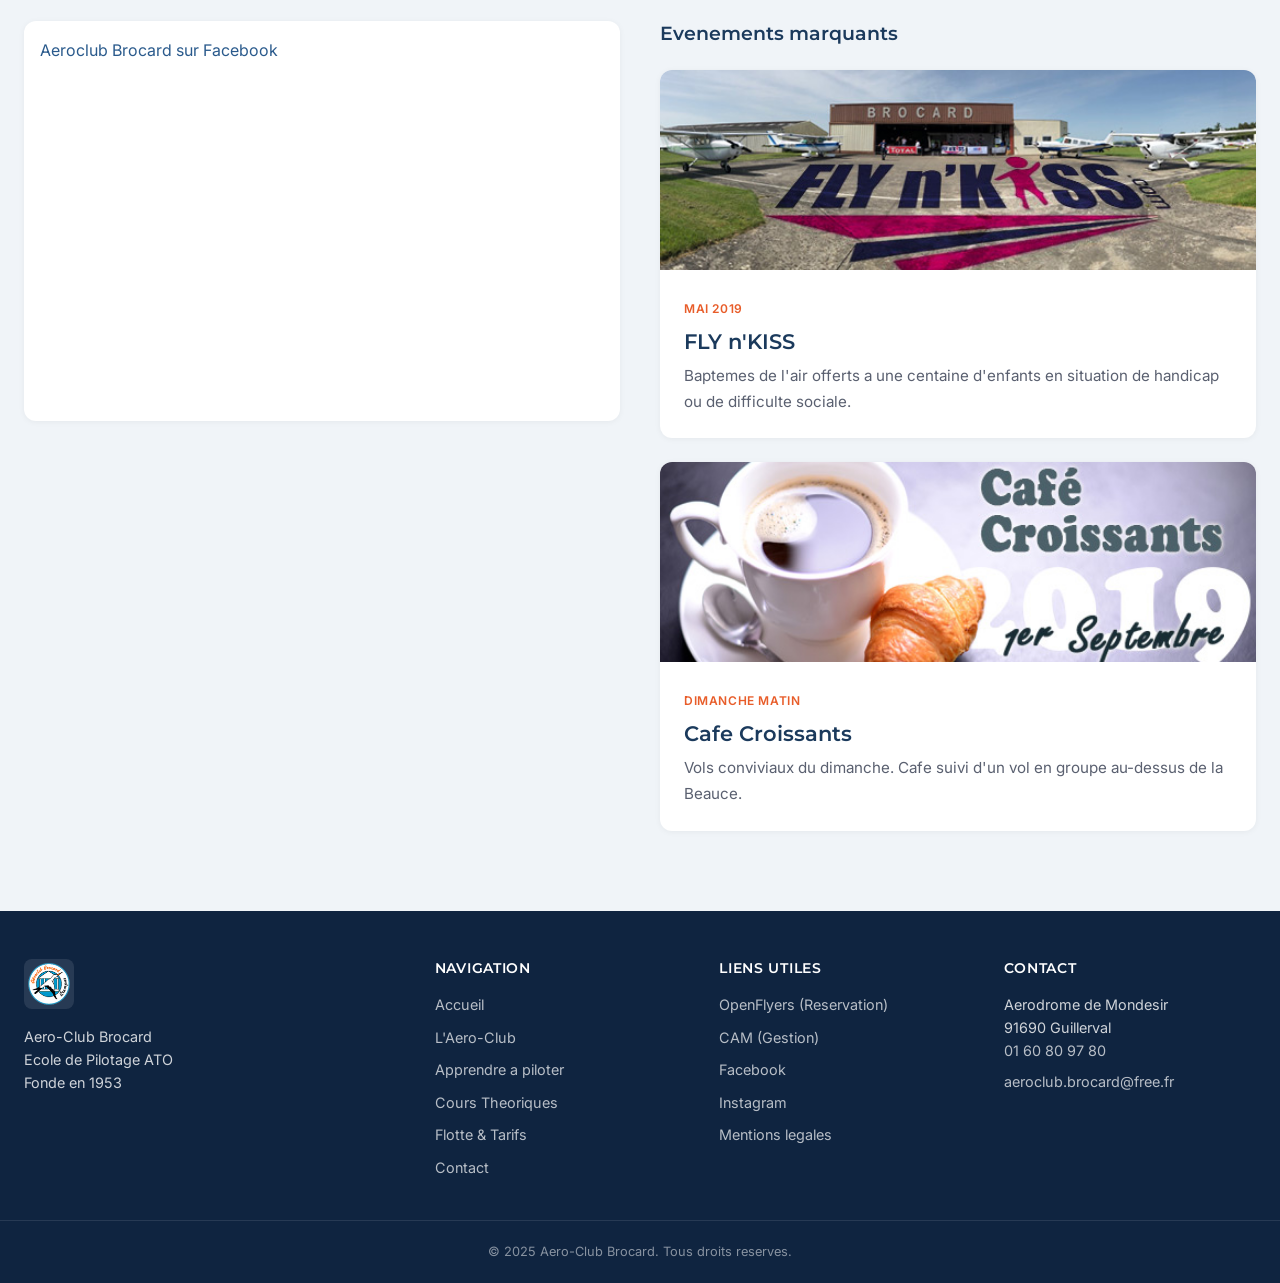
==== commit 1c9a4215: "Ajout du feed Facebook live dans la section Actualites Le fil d'actualite Facebook du club s'affiche" ====
--- a/index.html
+++ b/index.html
@@ -105,39 +105,48 @@
     <section class="section section-alt" id="actualites">
         <div class="container">
             <h2 class="section-title fade-in">Actualites</h2>
-            <div class="cards-grid fade-in">
-                <article class="card">
-                    <img src="images/brocard_flynkiss.jpg" alt="Evenement FLY n'KISS 2019" class="card-img">
-                    <div class="card-body">
-                        <span class="card-date">Mai 2019</span>
-                        <h3 class="card-title">FLY n'KISS</h3>
-                        <p>Les benevoles du club se sont associes a l'association FLY n'KISS pour offrir des baptemes de l'air a une centaine d'enfants en situation de handicap, de maladie ou de difficulte sociale.</p>
+            <p class="section-intro fade-in">Suivez les dernieres nouvelles du club directement depuis notre page Facebook.</p>
+
+            <div class="actu-layout fade-in">
+                <!-- Feed Facebook live -->
+                <div class="fb-feed">
+                    <div id="fb-root"></div>
+                    <script async defer crossorigin="anonymous" src="https://connect.facebook.net/fr_FR/sdk.js#xfbml=1&version=v18.0"></script>
+                    <div class="fb-page"
+                        data-href="https://www.facebook.com/aeroclub.brocard/"
+                        data-tabs="timeline"
+                        data-width="500"
+                        data-height="700"
+                        data-small-header="false"
+                        data-adapt-container-width="true"
+                        data-hide-cover="false"
+                        data-show-facepile="true">
+                        <blockquote cite="https://www.facebook.com/aeroclub.brocard/" class="fb-xfbml-parse-ignore">
+                            <a href="https://www.facebook.com/aeroclub.brocard/">Aeroclub Brocard sur Facebook</a>
+                        </blockquote>
                     </div>
-                </article>
-                <article class="card">
-                    <img src="images/brocard_cafe.jpg" alt="Cafe Croissants 2019" class="card-img">
-                    <div class="card-body">
-                        <span class="card-date">Septembre 2019</span>
-                        <h3 class="card-title">Cafe Croissants</h3>
-                        <p>Vols conviviaux du dimanche matin. Retrouvez-nous pour un cafe suivi d'un vol en groupe au-dessus de la Beauce.</p>
-                    </div>
-                </article>
-                <article class="card">
-                    <img src="images/brocard_cours.jpg" alt="Cours theoriques" class="card-img">
-                    <div class="card-body">
-                        <span class="card-date">Saison en cours</span>
-                        <h3 class="card-title">Cours Theoriques</h3>
-                        <p>Reprise des cours de preparation aux epreuves theoriques PPL/LAPL. Obligatoires pour les eleves, conseilles a tout pilote souhaitant rafraichir ses connaissances.</p>
-                    </div>
-                </article>
-                <article class="card">
-                    <img src="images/brocard_vac.jpg" alt="Carte VAC LFOX" class="card-img">
-                    <div class="card-body">
-                        <span class="card-date">Mars 2018</span>
-                        <h3 class="card-title">Mise a jour VAC LFOX</h3>
-                        <p>Carte d'approche a vue (VAC) actualisee suite a la mise en place de la RMZ sur l'aerodrome de Mondesir.</p>
-                    </div>
-                </article>
+                </div>
+
+                <!-- Evenements marquants -->
+                <div class="actu-highlights">
+                    <h3 class="actu-highlights-title">Evenements marquants</h3>
+                    <article class="card">
+                        <img src="images/brocard_flynkiss.jpg" alt="Evenement FLY n'KISS 2019" class="card-img">
+                        <div class="card-body">
+                            <span class="card-date">Mai 2019</span>
+                            <h3 class="card-title">FLY n'KISS</h3>
+                            <p>Baptemes de l'air offerts a une centaine d'enfants en situation de handicap ou de difficulte sociale.</p>
+                        </div>
+                    </article>
+                    <article class="card">
+                        <img src="images/brocard_cafe.jpg" alt="Cafe Croissants" class="card-img">
+                        <div class="card-body">
+                            <span class="card-date">Dimanche matin</span>
+                            <h3 class="card-title">Cafe Croissants</h3>
+                            <p>Vols conviviaux du dimanche. Cafe suivi d'un vol en groupe au-dessus de la Beauce.</p>
+                        </div>
+                    </article>
+                </div>
             </div>
         </div>
     </section>
--- a/css/style.css
+++ b/css/style.css
@@ -972,6 +972,63 @@
     box-shadow: var(--shadow-md);
 }
 
+.instructor-name {
+    display: block;
+    font-family: var(--font-heading);
+    font-size: 0.8rem;
+    font-weight: 600;
+    color: var(--color-primary);
+    margin-top: 0.5rem;
+}
+
+.instructor-role {
+    display: block;
+    font-size: 0.7rem;
+    color: var(--color-accent);
+    font-weight: 500;
+}
+
+/* === ACTUALITES LAYOUT (Facebook + highlights) === */
+
+.actu-layout {
+    display: grid;
+    grid-template-columns: 1fr 1fr;
+    gap: 2.5rem;
+    align-items: start;
+    margin-top: 2rem;
+}
+
+.fb-feed {
+    background: var(--color-white);
+    border-radius: var(--radius-md);
+    padding: 1rem;
+    box-shadow: var(--shadow-sm);
+    overflow: hidden;
+    min-height: 400px;
+}
+
+.fb-feed .fb-page {
+    width: 100%;
+}
+
+.actu-highlights {
+    display: flex;
+    flex-direction: column;
+    gap: 1.5rem;
+}
+
+.actu-highlights-title {
+    color: var(--color-primary);
+    font-size: 1.2rem;
+    margin-bottom: 0;
+}
+
+@media (max-width: 768px) {
+    .actu-layout {
+        grid-template-columns: 1fr;
+    }
+}
+
 /* === STATS GRID (Club en bref) === */
 
 .stats-grid {
